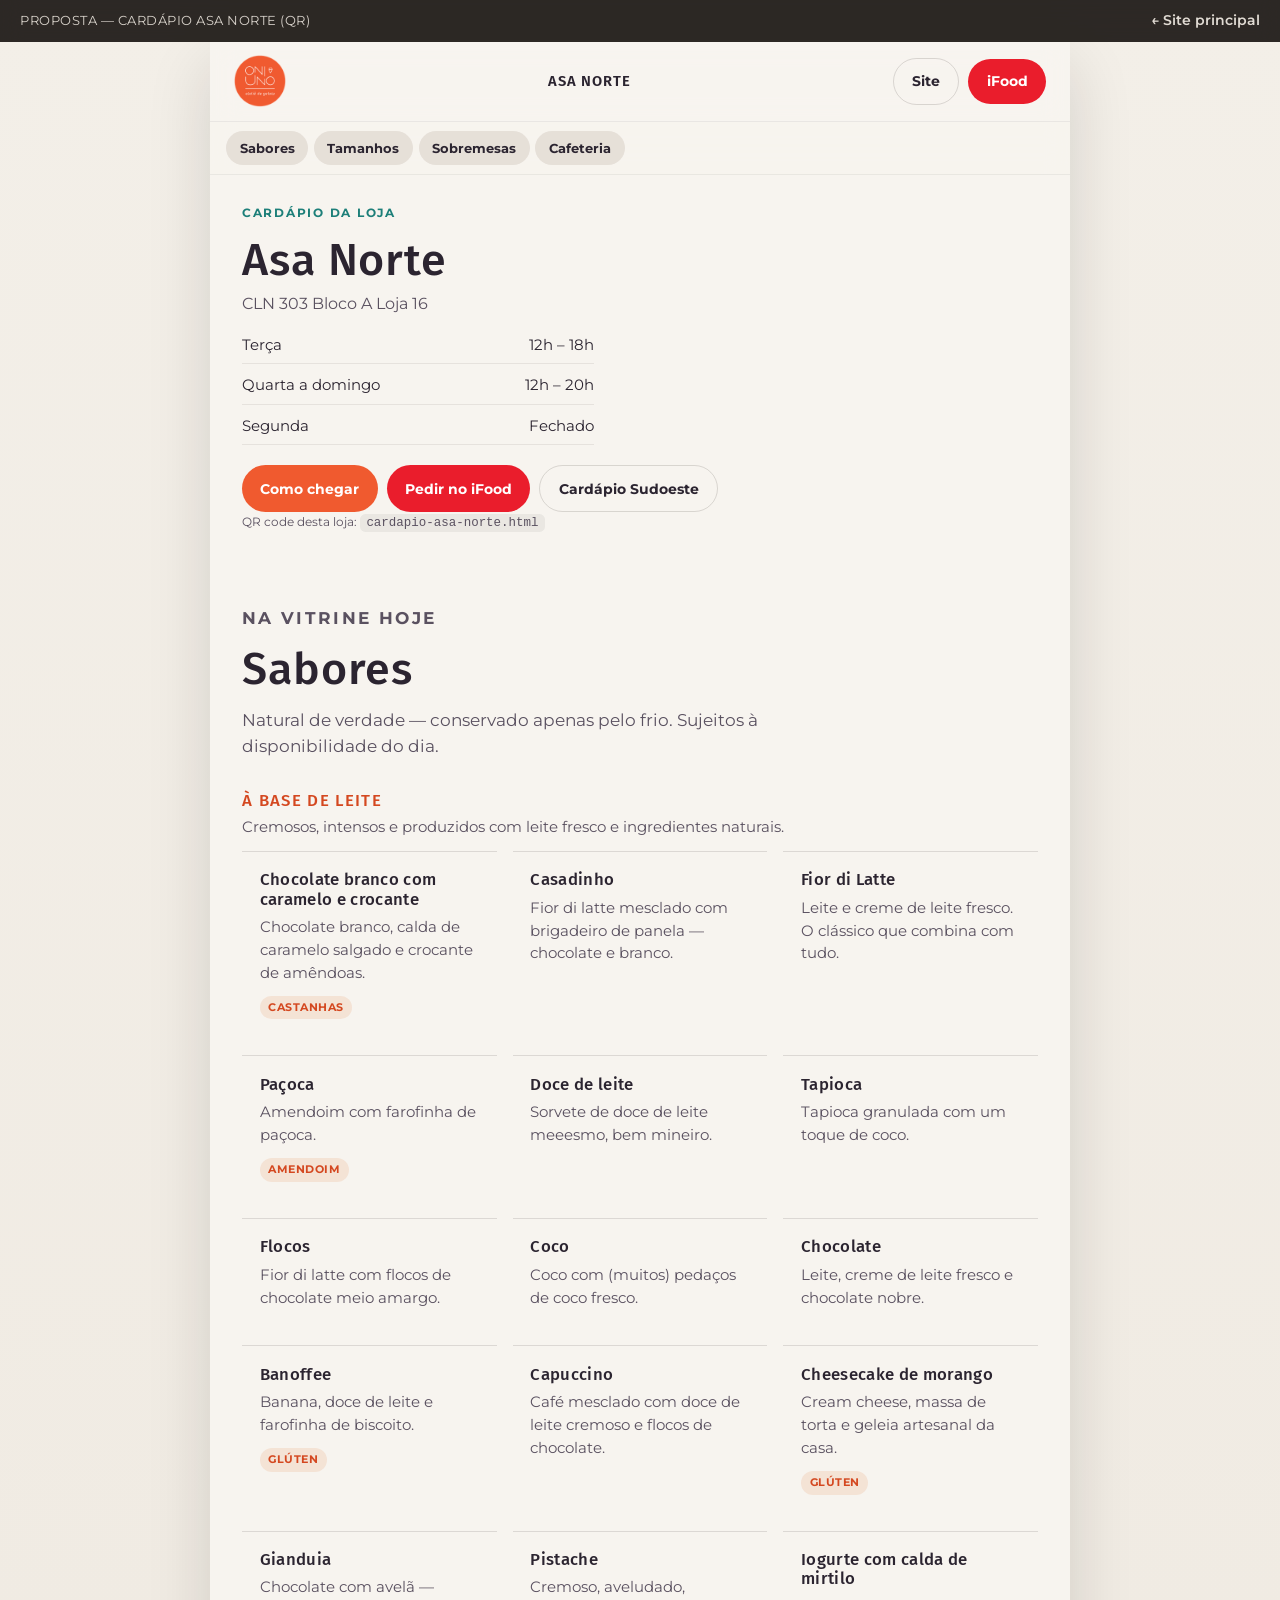
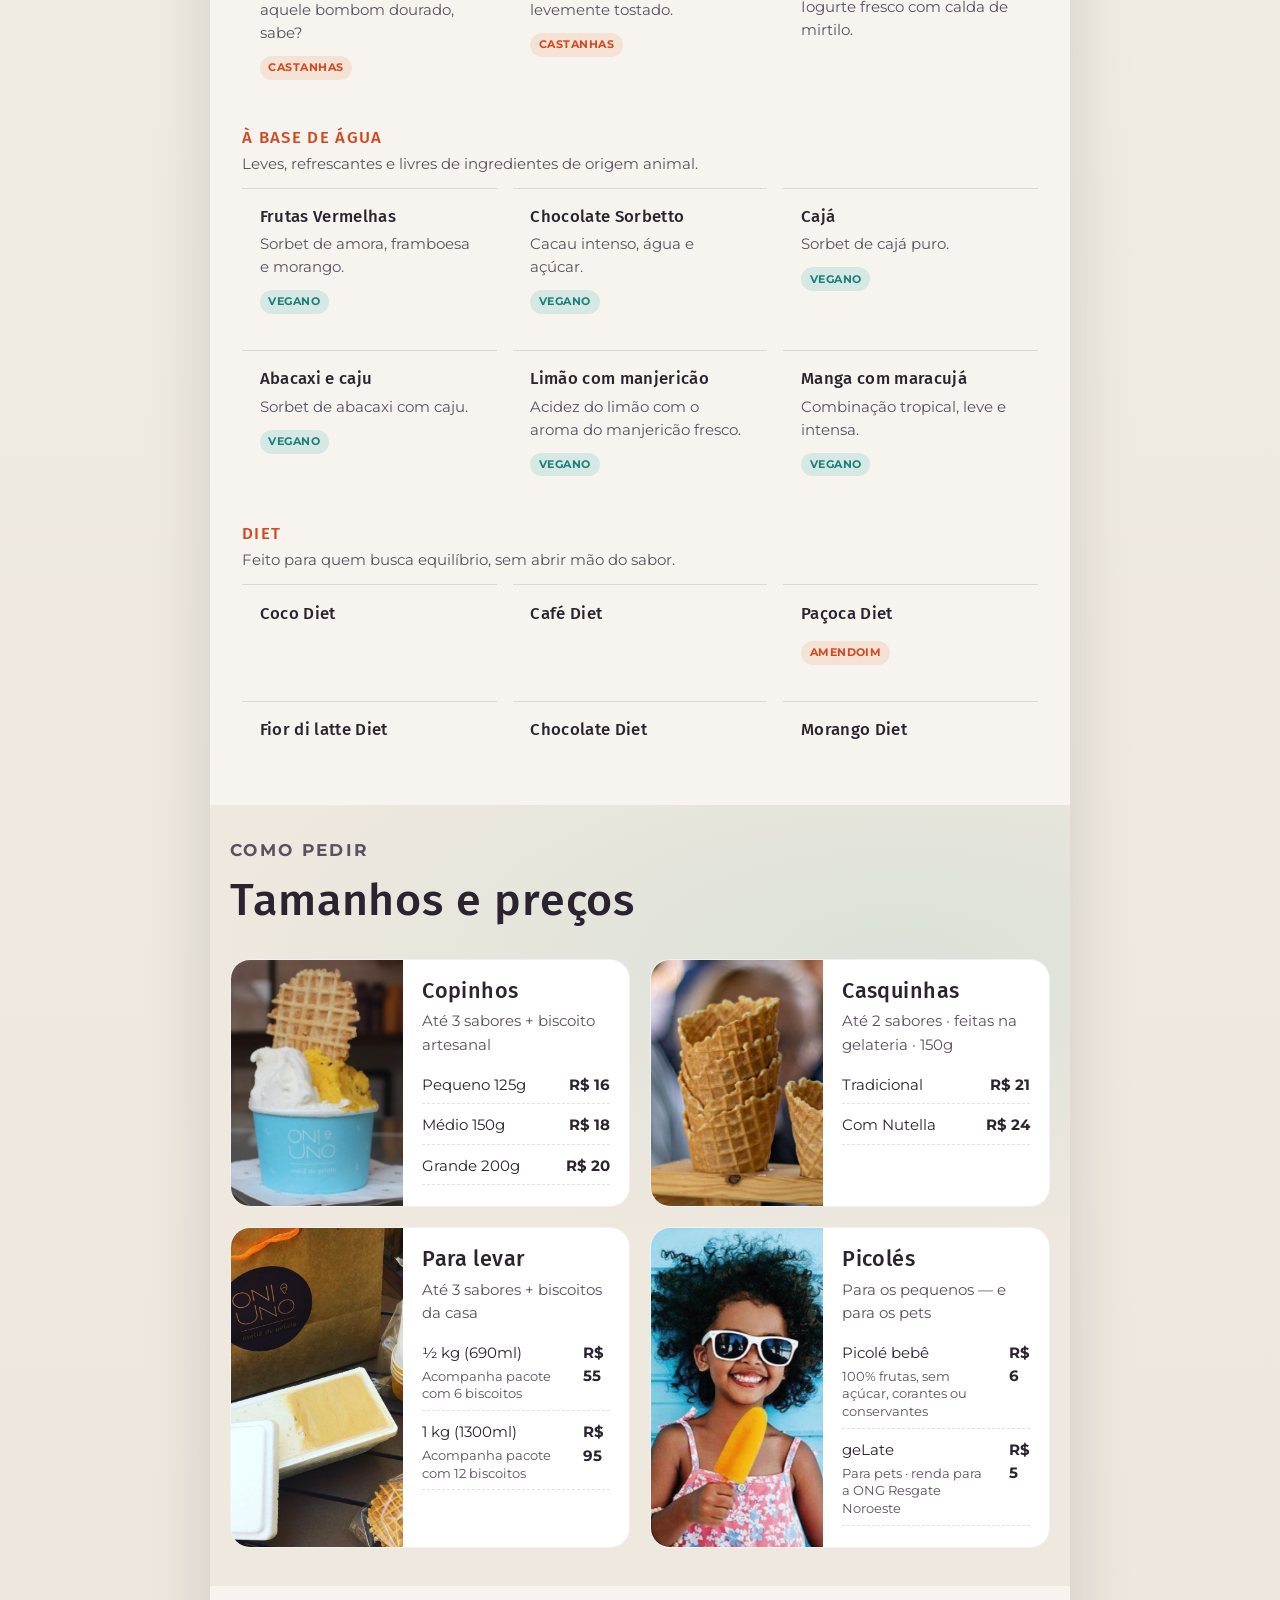
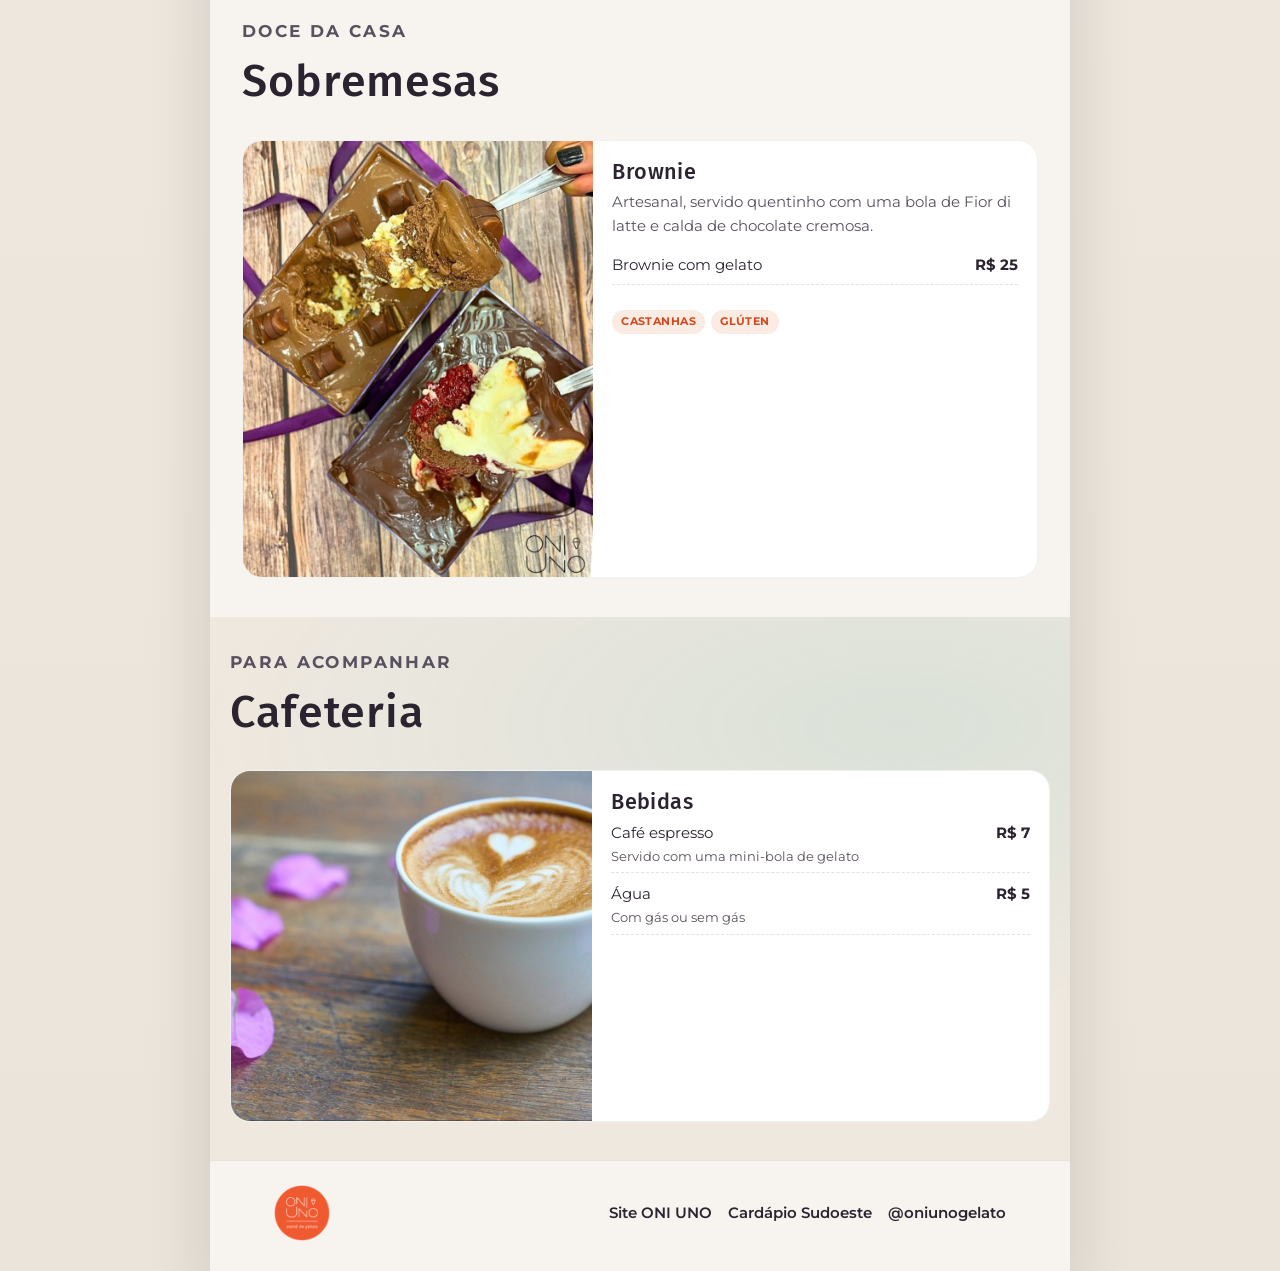
==== cardapio-asa-norte.html @ 1972db35 "Add per-store QR menus and point the homepage to them. Co-authored-by: Cursor <cursoragent@cursor.co" ====
<!DOCTYPE html>
<html lang="pt-BR">
<head>
  <meta charset="UTF-8" />
  <meta name="viewport" content="width=device-width, initial-scale=1.0" />
  <title>Cardápio Asa Norte — ONI UNO</title>
  <meta name="description" content="Cardápio da loja Asa Norte: sabores, tamanhos, sobremesas e cafeteria. Gelato artesanal em Brasília." />
  <link rel="canonical" href="cardapio-asa-norte.html" />
  <link rel="preconnect" href="https://fonts.googleapis.com" />
  <link rel="preconnect" href="https://fonts.gstatic.com" crossorigin />
  <link href="https://fonts.googleapis.com/css2?family=Fira+Sans:ital,wght@0,300;0,400;0,500;0,600;0,700;1,400;1,500&family=Montserrat:ital,wght@0,300;0,400;0,500;0,600;0,700;1,400&display=swap" rel="stylesheet" />
  <meta http-equiv="Cache-Control" content="no-cache, no-store, must-revalidate" />
  <link rel="stylesheet" href="styles.css?v=6" />
</head>
<body class="page-menu">
  <div class="proposal-bar" role="region" aria-label="Controles da proposta">
    <span class="proposal-bar__label">Proposta — cardápio Asa Norte (QR)</span>
    <a class="proposal-bar__link" href="index.html">← Site principal</a>
  </div>

  <div class="menu-shell">
    <header class="site-header menu-header" id="topo">
      <a class="logo" href="index.html" aria-label="ONI UNO — início">
        <img class="logo__img" src="images/logo-oni-uno.png" alt="ONI UNO ateliê de gelato" width="52" height="52" />
      </a>
      <p class="menu-header__store">Asa Norte</p>
      <div class="header-actions">
        <a class="btn btn--ghost" href="index.html">Site</a>
        <a class="btn btn--ifood" href="https://www.ifood.com.br/delivery/brasilia-df/oni-uno-gelato---sorvete-asa-norte-asa-norte/f6c8bb5d-3c3e-4d44-b9ca-97238064ccbe" target="_blank" rel="noopener">iFood</a>
      </div>
    </header>

    <nav class="menu-jump" aria-label="Seções do cardápio">
      <a href="#sabores">Sabores</a>
      <a href="#tamanhos">Tamanhos</a>
      <a href="#sobremesas">Sobremesas</a>
      <a href="#cafeteria">Cafeteria</a>
    </nav>

    <main>
      <section class="menu-hero">
        <p class="eyebrow">Cardápio da loja</p>
        <h1>Asa Norte</h1>
        <p class="menu-hero__addr">CLN 303 Bloco A Loja 16</p>
        <ul class="store__hours menu-hero__hours">
          <li><span>Terça</span><span>12h – 18h</span></li>
          <li><span>Quarta a domingo</span><span>12h – 20h</span></li>
          <li><span>Segunda</span><span>Fechado</span></li>
        </ul>
        <div class="store__actions">
          <a class="btn btn--solid" href="https://maps.google.com/?q=CLN+303+Bloco+A+Loja+16+Asa+Norte+Brasília" target="_blank" rel="noopener">Como chegar</a>
          <a class="btn btn--ifood" href="https://www.ifood.com.br/delivery/brasilia-df/oni-uno-gelato---sorvete-asa-norte-asa-norte/f6c8bb5d-3c3e-4d44-b9ca-97238064ccbe" target="_blank" rel="noopener">Pedir no iFood</a>
          <a class="btn btn--ghost" href="cardapio-sudoeste.html">Cardápio Sudoeste</a>
        </div>
        <p class="qr-hint">QR code desta loja: <code>cardapio-asa-norte.html</code></p>
      </section>

        <section class="menu-block" id="sabores">
          <div class="section-head">
            <p class="eyebrow">Na vitrine hoje</p>
            <h2>Sabores</h2>
            <p>Natural de verdade — conservado apenas pelo frio. Sujeitos à disponibilidade do dia.</p>
          </div>

          <h3 class="menu-group">À base de leite</h3>
          <p class="menu-group__lead">Cremosos, intensos e produzidos com leite fresco e ingredientes naturais.</p>
          <div class="flavor-grid">
            <article class="flavor">
              <h3>Chocolate branco com caramelo e crocante</h3>
              <p>Chocolate branco, calda de caramelo salgado e crocante de amêndoas.</p>
              <span class="tag">castanhas</span>
            </article>
            <article class="flavor">
              <h3>Casadinho</h3>
              <p>Fior di latte mesclado com brigadeiro de panela — chocolate e branco.</p>
            </article>
            <article class="flavor">
              <h3>Fior di Latte</h3>
              <p>Leite e creme de leite fresco. O clássico que combina com tudo.</p>
            </article>
            <article class="flavor">
              <h3>Paçoca</h3>
              <p>Amendoim com farofinha de paçoca.</p>
              <span class="tag">amendoim</span>
            </article>
            <article class="flavor">
              <h3>Doce de leite</h3>
              <p>Sorvete de doce de leite meeesmo, bem mineiro.</p>
            </article>
            <article class="flavor">
              <h3>Tapioca</h3>
              <p>Tapioca granulada com um toque de coco.</p>
            </article>
            <article class="flavor">
              <h3>Flocos</h3>
              <p>Fior di latte com flocos de chocolate meio amargo.</p>
            </article>
            <article class="flavor">
              <h3>Coco</h3>
              <p>Coco com (muitos) pedaços de coco fresco.</p>
            </article>
            <article class="flavor">
              <h3>Chocolate</h3>
              <p>Leite, creme de leite fresco e chocolate nobre.</p>
            </article>
            <article class="flavor">
              <h3>Banoffee</h3>
              <p>Banana, doce de leite e farofinha de biscoito.</p>
              <span class="tag">glúten</span>
            </article>
            <article class="flavor">
              <h3>Capuccino</h3>
              <p>Café mesclado com doce de leite cremoso e flocos de chocolate.</p>
            </article>
            <article class="flavor">
              <h3>Cheesecake de morango</h3>
              <p>Cream cheese, massa de torta e geleia artesanal da casa.</p>
              <span class="tag">glúten</span>
            </article>
            <article class="flavor">
              <h3>Gianduia</h3>
              <p>Chocolate com avelã — aquele bombom dourado, sabe?</p>
              <span class="tag">castanhas</span>
            </article>
            <article class="flavor">
              <h3>Pistache</h3>
              <p>Cremoso, aveludado, levemente tostado.</p>
              <span class="tag">castanhas</span>
            </article>
            <article class="flavor">
              <h3>Iogurte com calda de mirtilo</h3>
              <p>Iogurte fresco com calda de mirtilo.</p>
            </article>
          </div>

          <h3 class="menu-group">À base de água</h3>
          <p class="menu-group__lead">Leves, refrescantes e livres de ingredientes de origem animal.</p>
          <div class="flavor-grid">
            <article class="flavor">
              <h3>Frutas Vermelhas</h3>
              <p>Sorbet de amora, framboesa e morango.</p>
              <span class="tag tag--teal">vegano</span>
            </article>
            <article class="flavor">
              <h3>Chocolate Sorbetto</h3>
              <p>Cacau intenso, água e açúcar.</p>
              <span class="tag tag--teal">vegano</span>
            </article>
            <article class="flavor">
              <h3>Cajá</h3>
              <p>Sorbet de cajá puro.</p>
              <span class="tag tag--teal">vegano</span>
            </article>
            <article class="flavor">
              <h3>Abacaxi e caju</h3>
              <p>Sorbet de abacaxi com caju.</p>
              <span class="tag tag--teal">vegano</span>
            </article>
            <article class="flavor">
              <h3>Limão com manjericão</h3>
              <p>Acidez do limão com o aroma do manjericão fresco.</p>
              <span class="tag tag--teal">vegano</span>
            </article>
            <article class="flavor">
              <h3>Manga com maracujá</h3>
              <p>Combinação tropical, leve e intensa.</p>
              <span class="tag tag--teal">vegano</span>
            </article>
          </div>

          <h3 class="menu-group">Diet</h3>
          <p class="menu-group__lead">Feito para quem busca equilíbrio, sem abrir mão do sabor.</p>
          <div class="flavor-grid flavor-grid--compact">
            <article class="flavor"><h3>Coco Diet</h3></article>
            <article class="flavor"><h3>Café Diet</h3></article>
            <article class="flavor"><h3>Paçoca Diet</h3><span class="tag">amendoim</span></article>
            <article class="flavor"><h3>Fior di latte Diet</h3></article>
            <article class="flavor"><h3>Chocolate Diet</h3></article>
            <article class="flavor"><h3>Morango Diet</h3></article>
          </div>
        </section>


        <section class="menu-block tamanhos" id="tamanhos">
          <div class="section-head">
            <p class="eyebrow">Como pedir</p>
            <h2>Tamanhos e preços</h2>
          </div>
          <div class="size-grid">
            <article class="size-card">
              <img src="images/copinho.jpg" alt="Copinho ONI UNO com gelato e biscoito waffle" />
              <div>
                <h3>Copinhos</h3>
                <p>Até 3 sabores + biscoito artesanal</p>
                <ul>
                  <li><span>Pequeno 125g</span><strong>R$ 16</strong></li>
                  <li><span>Médio 150g</span><strong>R$ 18</strong></li>
                  <li><span>Grande 200g</span><strong>R$ 20</strong></li>
                </ul>
              </div>
            </article>
            <article class="size-card">
              <img src="images/casquinha.jpg" alt="Casquinhas artesanais da gelateria" />
              <div>
                <h3>Casquinhas</h3>
                <p>Até 2 sabores · feitas na gelateria · 150g</p>
                <ul>
                  <li><span>Tradicional</span><strong>R$ 21</strong></li>
                  <li><span>Com Nutella</span><strong>R$ 24</strong></li>
                </ul>
              </div>
            </article>
            <article class="size-card">
              <img src="images/para-levar.jpg" alt="Embalagens ONI UNO para levar com gelato e biscoitos" />
              <div>
                <h3>Para levar</h3>
                <p>Até 3 sabores + biscoitos da casa</p>
                <ul>
                  <li>
                    <div>
                      <span>½ kg (690ml)</span>
                      <small>Acompanha pacote com 6 biscoitos</small>
                    </div>
                    <strong>R$ 55</strong>
                  </li>
                  <li>
                    <div>
                      <span>1 kg (1300ml)</span>
                      <small>Acompanha pacote com 12 biscoitos</small>
                    </div>
                    <strong>R$ 95</strong>
                  </li>
                </ul>
              </div>
            </article>
            <article class="size-card">
              <img src="images/picoles.jpg" alt="Criança sorrindo com picolé" />
              <div>
                <h3>Picolés</h3>
                <p>Para os pequenos — e para os pets</p>
                <ul>
                  <li>
                    <div>
                      <span>Picolé bebê</span>
                      <small>100% frutas, sem açúcar, corantes ou conservantes</small>
                    </div>
                    <strong>R$ 6</strong>
                  </li>
                  <li>
                    <div>
                      <span>geLate</span>
                      <small>Para pets · renda para a ONG Resgate Noroeste</small>
                    </div>
                    <strong>R$ 5</strong>
                  </li>
                </ul>
              </div>
            </article>
          </div>
        </section>

        <section class="menu-block" id="sobremesas">
          <div class="section-head">
            <p class="eyebrow">Doce da casa</p>
            <h2>Sobremesas</h2>
          </div>
          <div class="size-grid">
            <article class="size-card size-card--single">
              <img src="images/sobremesas.jpg" alt="Sobremesas em camadas da ONI UNO" />
              <div>
                <h3>Brownie</h3>
                <p>Artesanal, servido quentinho com uma bola de Fior di latte e calda de chocolate cremosa.</p>
                <ul>
                  <li><span>Brownie com gelato</span><strong>R$ 25</strong></li>
                </ul>
                <p class="size-tags"><span class="tag">castanhas</span><span class="tag">glúten</span></p>
              </div>
            </article>
          </div>
        </section>

        <section class="menu-block tamanhos" id="cafeteria">
          <div class="section-head">
            <p class="eyebrow">Para acompanhar</p>
            <h2>Cafeteria</h2>
          </div>
          <div class="size-grid">
            <article class="size-card size-card--single">
              <img src="images/cafeteria.jpg" alt="Café com latte art" />
              <div>
                <h3>Bebidas</h3>
                <ul>
                  <li>
                    <div>
                      <span>Café espresso</span>
                      <small>Servido com uma mini-bola de gelato</small>
                    </div>
                    <strong>R$ 7</strong>
                  </li>
                  <li>
                    <div>
                      <span>Água</span>
                      <small>Com gás ou sem gás</small>
                    </div>
                    <strong>R$ 5</strong>
                  </li>
                </ul>
              </div>
            </article>
          </div>
        </section>

    </main>

    <footer class="site-footer">
      <div class="footer__brand">
        <img class="logo__img" src="images/logo-oni-uno.png" alt="ONI UNO ateliê de gelato" width="56" height="56" />
      </div>
      <div class="footer__meta">
        <a href="index.html">Site ONI UNO</a>
        <a href="cardapio-sudoeste.html">Cardápio Sudoeste</a>
        <a href="https://www.instagram.com/oniunogelato" target="_blank" rel="noopener">@oniunogelato</a>
      </div>
    </footer>
  </div>

  <script src="script.js?v=6"></script>
</body>
</html>
---- styles.css ----
:root {
  --ink: #2b2430;
  --ink-soft: #5a5160;
  --paper: #f7f4ef;
  --paper-2: #efe8df;
  --stone: #e6e0d8;
  /* Brand orange sampled from official logo */
  --brand: #f05a2f;
  --brand-deep: #d44820;
  --terracotta: var(--brand);
  --terracotta-deep: var(--brand-deep);
  --teal: #2aa8a0;
  --teal-deep: #1d7f79;
  --white: #ffffff;
  --shadow: 0 24px 60px rgba(28, 23, 20, 0.14);
  --radius: 1.25rem;
  /* Tipografia do site atual / identidade */
  --font-display: "Fira Sans", "Montserrat", system-ui, sans-serif;
  --font-body: "Montserrat", "Fira Sans", system-ui, sans-serif;
  --header-h: 4.5rem;
  --ease: cubic-bezier(0.22, 1, 0.36, 1);
}

*,
*::before,
*::after {
  box-sizing: border-box;
}

html {
  scroll-behavior: smooth;
}

body {
  margin: 0;
  font-family: var(--font-body);
  color: var(--ink);
  background:
    radial-gradient(1200px 600px at 10% -10%, rgba(42, 168, 160, 0.14), transparent 55%),
    radial-gradient(900px 500px at 100% 0%, rgba(224, 122, 58, 0.16), transparent 50%),
    linear-gradient(180deg, #f3efe8 0%, #ebe4da 100%);
  min-height: 100vh;
  line-height: 1.55;
}

img {
  max-width: 100%;
  display: block;
}

a {
  color: inherit;
  text-decoration: none;
}

button {
  font: inherit;
  border: 0;
  background: none;
  cursor: pointer;
  color: inherit;
}

h1, h2, h3 {
  font-family: var(--font-display);
  line-height: 1.15;
  letter-spacing: 0.02em;
  font-weight: 500;
  margin: 0;
}

.visually-hidden {
  position: absolute;
  width: 1px;
  height: 1px;
  padding: 0;
  margin: -1px;
  overflow: hidden;
  clip: rect(0, 0, 0, 0);
  white-space: nowrap;
  border: 0;
}

p {
  margin: 0;
}

ul {
  margin: 0;
  padding: 0;
  list-style: none;
}

/* Proposal chrome */
.proposal-bar {
  position: sticky;
  top: 0;
  z-index: 100;
  display: flex;
  align-items: center;
  justify-content: space-between;
  gap: 1rem;
  padding: 0.65rem 1.25rem;
  background: rgba(28, 23, 20, 0.92);
  color: #f5efe7;
  backdrop-filter: blur(10px);
}

.proposal-bar__label {
  font-size: 0.8rem;
  letter-spacing: 0.04em;
  text-transform: uppercase;
  opacity: 0.85;
}

.proposal-bar__toggles {
  display: flex;
  gap: 0.4rem;
  padding: 0.2rem;
  border-radius: 999px;
  background: rgba(255, 255, 255, 0.08);
}

.proposal-bar__btn {
  padding: 0.45rem 0.9rem;
  border-radius: 999px;
  font-size: 0.85rem;
  font-weight: 600;
  color: rgba(245, 239, 231, 0.75);
  transition: background 0.25s var(--ease), color 0.25s var(--ease);
}

.proposal-bar__btn.is-active {
  background: var(--terracotta);
  color: var(--white);
}

.viewport-shell {
  display: flex;
  justify-content: center;
  padding: 1.5rem 1rem 3rem;
  transition: padding 0.4s var(--ease);
}

.viewport-shell[data-viewport="mobile"] {
  padding-top: 1.25rem;
}

.site-frame {
  width: min(1180px, 100%);
  background: var(--paper);
  border-radius: 1.75rem;
  overflow: clip;
  box-shadow: var(--shadow);
  position: relative;
  transition: width 0.45s var(--ease), border-radius 0.45s var(--ease);
}

.viewport-shell[data-viewport="mobile"] .site-frame {
  width: min(390px, 100%);
  border-radius: 1.5rem;
  border: 8px solid #2a241f;
  box-shadow:
    0 0 0 2px #4a4038,
    var(--shadow);
}

/* Header */
.site-header {
  position: sticky;
  top: 0;
  z-index: 40;
  display: flex;
  align-items: center;
  justify-content: space-between;
  gap: 1rem;
  min-height: var(--header-h);
  padding: 0.85rem 1.5rem;
  background: rgba(247, 244, 239, 0.88);
  backdrop-filter: blur(14px);
  border-bottom: 1px solid rgba(28, 23, 20, 0.06);
}

.logo {
  display: flex;
  align-items: center;
}

.logo__img {
  width: 3.25rem;
  height: 3.25rem;
  object-fit: contain;
  display: block;
}

.footer__brand .logo__img {
  width: 3.5rem;
  height: 3.5rem;
}

.nav {
  display: flex;
  gap: 1.15rem;
  font-size: 0.92rem;
  font-weight: 600;
}

.nav a {
  position: relative;
  opacity: 0.78;
  transition: opacity 0.2s var(--ease);
}

.nav a:hover,
.nav a:focus-visible {
  opacity: 1;
}

.header-actions {
  display: flex;
  align-items: center;
  gap: 0.55rem;
}

.btn {
  display: inline-flex;
  align-items: center;
  justify-content: center;
  gap: 0.4rem;
  padding: 0.7rem 1.15rem;
  border-radius: 999px;
  font-weight: 700;
  font-size: 0.9rem;
  transition: transform 0.25s var(--ease), background 0.25s var(--ease), color 0.25s var(--ease);
}

.btn:hover {
  transform: translateY(-1px);
}

.btn--solid {
  background: var(--terracotta);
  color: var(--white);
}

.btn--solid:hover {
  background: var(--terracotta-deep);
}

.btn--ghost {
  background: transparent;
  border: 1px solid rgba(28, 23, 20, 0.14);
}

.btn--light {
  background: rgba(255, 255, 255, 0.92);
  color: var(--ink);
}

.btn--lg {
  padding: 0.95rem 1.4rem;
  font-size: 0.95rem;
}

.nav-toggle {
  display: none;
  width: 2.5rem;
  height: 2.5rem;
  border-radius: 50%;
  border: 1px solid rgba(28, 23, 20, 0.12);
  place-items: center;
  gap: 5px;
  flex-direction: column;
}

.nav-toggle span {
  display: block;
  width: 1rem;
  height: 2px;
  background: var(--ink);
  border-radius: 2px;
  transition: transform 0.25s var(--ease);
}

.mobile-nav {
  display: none;
  flex-direction: column;
  gap: 0.85rem;
  padding: 1rem 1.5rem 1.25rem;
  background: var(--paper);
  border-bottom: 1px solid rgba(28, 23, 20, 0.06);
}

.mobile-nav a {
  font-weight: 600;
}

.mobile-nav .btn {
  margin-top: 0.35rem;
}

/* Hero */
.hero {
  position: relative;
  min-height: min(92vh, 820px);
  display: grid;
  align-items: end;
  color: var(--white);
  overflow: hidden;
}

.hero__media {
  position: absolute;
  inset: 0;
}

.hero__img {
  width: 100%;
  height: 100%;
  object-fit: cover;
  transform: scale(1.04);
  animation: heroZoom 12s var(--ease) forwards;
}

.hero__veil {
  position: absolute;
  inset: 0;
  background:
    linear-gradient(180deg, rgba(20, 16, 14, 0.18) 0%, rgba(20, 16, 14, 0.28) 40%, rgba(20, 16, 14, 0.78) 100%),
    linear-gradient(90deg, rgba(20, 16, 14, 0.35) 0%, transparent 55%);
}

.hero__content {
  position: relative;
  z-index: 1;
  padding: clamp(2rem, 6vw, 4.5rem);
  max-width: 36rem;
  animation: riseIn 1s var(--ease) both;
}

.hero__brand {
  margin: 0 0 1.1rem;
}

.hero__logo {
  width: clamp(8.5rem, 18vw, 12.25rem);
  height: auto;
  display: block;
  filter: drop-shadow(0 16px 36px rgba(0, 0, 0, 0.35));
}

.hero__lead {
  font-family: var(--font-body);
  font-size: 1.05rem;
  font-weight: 400;
  max-width: 28rem;
  color: rgba(255, 255, 255, 0.92);
  margin-bottom: 1.5rem;
}

.hero__cta {
  display: flex;
  flex-wrap: wrap;
  gap: 0.7rem;
}

@keyframes heroZoom {
  from { transform: scale(1.08); }
  to { transform: scale(1); }
}

@keyframes riseIn {
  from {
    opacity: 0;
    transform: translateY(28px);
  }
  to {
    opacity: 1;
    transform: translateY(0);
  }
}

/* Sections shared */
.eyebrow {
  font-size: 0.78rem;
  font-weight: 700;
  letter-spacing: 0.14em;
  text-transform: uppercase;
  color: var(--teal-deep);
  margin-bottom: 0.75rem;
}

.section-head {
  max-width: 38rem;
  margin-bottom: 2rem;
}

.section-head h2,
.manifesto__copy h2,
.exp-copy h2,
.historia__inner h2,
.parceiros__copy h2 {
  font-size: clamp(1.9rem, 4vw, 2.8rem);
  margin-bottom: 0.75rem;
}

.section-head p,
.manifesto__copy > p:last-child,
.exp-copy > p,
.historia__columns p {
  color: var(--ink-soft);
  font-size: 1.05rem;
}

.reveal {
  opacity: 0;
  transform: translateY(28px);
  transition: opacity 0.8s var(--ease), transform 0.8s var(--ease);
}

.reveal.is-visible {
  opacity: 1;
  transform: translateY(0);
}

/* Manifesto */
.manifesto {
  display: grid;
  grid-template-columns: 1.05fr 0.95fr;
  gap: clamp(1.5rem, 4vw, 3rem);
  align-items: center;
  padding: clamp(3rem, 7vw, 5.5rem) clamp(1.5rem, 5vw, 4rem);
}

.manifesto__figure {
  margin: 0;
  border-radius: var(--radius);
  overflow: hidden;
  aspect-ratio: 4 / 5;
}

.manifesto__figure img {
  width: 100%;
  height: 100%;
  object-fit: cover;
}

.story-strip {
  position: relative;
  min-height: 420px;
  display: grid;
  place-items: end start;
  overflow: hidden;
}

.story-strip img {
  position: absolute;
  inset: 0;
  width: 100%;
  height: 100%;
  object-fit: cover;
}

.story-strip blockquote {
  position: relative;
  z-index: 1;
  margin: 0;
  padding: clamp(1.75rem, 4vw, 3rem);
  max-width: 36rem;
  color: var(--white);
  background: linear-gradient(90deg, rgba(20, 16, 14, 0.72), transparent);
}

.story-strip p {
  font-family: var(--font-display);
  font-size: clamp(1.35rem, 3vw, 1.9rem);
  font-weight: 400;
  line-height: 1.3;
  margin-bottom: 0.85rem;
}

.story-strip cite {
  font-style: normal;
  font-size: 0.9rem;
  opacity: 0.85;
}

/* Sabores */
.sabores {
  padding: clamp(3rem, 7vw, 5.5rem) clamp(1.5rem, 5vw, 4rem);
  background:
    linear-gradient(180deg, rgba(255, 255, 255, 0.55), transparent 30%),
    var(--paper);
}

.flavor-tabs {
  display: flex;
  flex-wrap: wrap;
  gap: 0.5rem;
  margin-bottom: 1.75rem;
}

.flavor-tab {
  padding: 0.7rem 1.1rem;
  border-radius: 999px;
  background: var(--stone);
  font-weight: 700;
  font-size: 0.9rem;
  transition: background 0.25s var(--ease), color 0.25s var(--ease);
}

.flavor-tab.is-active {
  background: var(--ink);
  color: var(--paper);
}

.flavor-grid {
  display: grid;
  grid-template-columns: repeat(4, 1fr);
  gap: 1rem;
}

.flavor-grid--compact {
  grid-template-columns: repeat(3, 1fr);
}

.flavor {
  padding: 1.15rem 1.1rem 1.25rem;
  border-top: 1px solid rgba(28, 23, 20, 0.12);
}

.flavor h3 {
  font-size: 1.05rem;
  margin-bottom: 0.45rem;
}

.flavor p {
  font-size: 0.92rem;
  color: var(--ink-soft);
}

.tag {
  display: inline-block;
  margin-top: 0.7rem;
  padding: 0.2rem 0.55rem;
  border-radius: 999px;
  font-size: 0.7rem;
  font-weight: 700;
  letter-spacing: 0.04em;
  text-transform: uppercase;
  background: rgba(224, 122, 58, 0.14);
  color: var(--terracotta-deep);
}

.tag--teal {
  background: rgba(42, 168, 160, 0.16);
  color: var(--teal-deep);
}

.flavor-note {
  margin-bottom: 1rem;
  color: var(--ink-soft);
}

.sabores__visual {
  margin: 2.5rem 0 0;
  border-radius: var(--radius);
  overflow: hidden;
  max-height: 420px;
}

.sabores__visual img {
  width: 100%;
  height: 100%;
  object-fit: cover;
}

/* Tamanhos */
.tamanhos {
  padding: clamp(3rem, 7vw, 5.5rem) clamp(1.5rem, 5vw, 4rem);
  background:
    radial-gradient(700px 300px at 80% 20%, rgba(42, 168, 160, 0.1), transparent),
    var(--paper-2);
}

.size-grid {
  display: grid;
  grid-template-columns: 1fr 1fr;
  gap: 1.25rem;
}

.size-card {
  display: grid;
  grid-template-columns: 0.9fr 1.1fr;
  gap: 1rem;
  align-items: stretch;
  background: rgba(255, 255, 255, 0.55);
  border-radius: var(--radius);
  overflow: hidden;
  border: 1px solid rgba(28, 23, 20, 0.06);
}

.size-card img {
  width: 100%;
  height: 100%;
  min-height: 220px;
  object-fit: cover;
}

.size-card > div {
  padding: 1.25rem 1.25rem 1.35rem 0.25rem;
}

.size-card h3 {
  font-size: 1.35rem;
  margin-bottom: 0.35rem;
}

.size-card > div > p {
  color: var(--ink-soft);
  font-size: 0.95rem;
  margin-bottom: 1rem;
}

.size-card ul {
  display: grid;
  gap: 0.55rem;
}

.size-card li {
  display: flex;
  justify-content: space-between;
  align-items: flex-start;
  gap: 1rem;
  padding-bottom: 0.45rem;
  border-bottom: 1px dashed rgba(28, 23, 20, 0.12);
  font-size: 0.95rem;
}

.size-card li > div {
  display: grid;
  gap: 0.2rem;
  padding: 0;
}

.size-card li small {
  color: var(--ink-soft);
  font-size: 0.82rem;
  line-height: 1.35;
}

.size-tags {
  display: flex;
  flex-wrap: wrap;
  gap: 0.4rem;
  margin-top: 0.85rem !important;
  margin-bottom: 0 !important;
}

/* Experiência */
.experiencia {
  padding: clamp(3rem, 7vw, 5.5rem) clamp(1.5rem, 5vw, 4rem);
}

.exp-grid {
  display: grid;
  grid-template-columns: 1.1fr 0.9fr;
  gap: clamp(1.25rem, 3vw, 2.5rem);
  align-items: center;
  margin-bottom: 1.5rem;
}

.exp-media {
  margin: 0;
  border-radius: var(--radius);
  overflow: hidden;
  aspect-ratio: 5 / 4;
}

.exp-media img,
.historia__visual img {
  width: 100%;
  height: 100%;
  object-fit: cover;
}

.exp-list {
  margin-top: 1.25rem;
  display: grid;
  gap: 0.65rem;
}

.exp-list li {
  position: relative;
  padding-left: 1.2rem;
  font-weight: 600;
}

.exp-list li::before {
  content: "";
  position: absolute;
  left: 0;
  top: 0.55rem;
  width: 0.55rem;
  height: 0.55rem;
  border-radius: 50%;
  background: var(--teal);
}

/* História */
.historia {
  display: grid;
  grid-template-columns: 1fr 1fr;
  min-height: 520px;
  background: var(--ink);
  color: var(--paper);
}

.historia__inner {
  padding: clamp(2.5rem, 5vw, 4rem);
  display: flex;
  flex-direction: column;
  justify-content: center;
}

.historia .eyebrow {
  color: #8fd4cf;
}

.historia__lead {
  font-family: var(--font-display);
  font-size: 1.25rem;
  font-weight: 400;
  font-style: italic;
  margin-bottom: 1.5rem;
  color: rgba(247, 244, 239, 0.92);
}

.historia__columns {
  display: grid;
  gap: 1rem;
}

.historia__columns p {
  color: rgba(247, 244, 239, 0.72);
}

.historia__visual {
  margin: 0;
  min-height: 320px;
}

/* Lojas */
.lojas {
  padding: clamp(3rem, 7vw, 5.5rem) clamp(1.5rem, 5vw, 4rem);
}

.store-grid {
  display: grid;
  grid-template-columns: 1fr 1fr;
  gap: 1.25rem;
}

.store {
  padding: 1.75rem;
  border-radius: var(--radius);
  background:
    linear-gradient(160deg, rgba(42, 168, 160, 0.08), transparent 40%),
    rgba(255, 255, 255, 0.65);
  border: 1px solid rgba(28, 23, 20, 0.08);
}

.store h3 {
  font-size: 1.7rem;
  margin-bottom: 0.4rem;
}

.store__addr {
  color: var(--ink-soft);
  margin-bottom: 1.25rem;
}

.store__hours {
  display: grid;
  gap: 0.55rem;
  margin-bottom: 1.5rem;
}

.store__hours li {
  display: flex;
  justify-content: space-between;
  gap: 1rem;
  font-size: 0.95rem;
  border-bottom: 1px solid rgba(28, 23, 20, 0.08);
  padding-bottom: 0.45rem;
}

.store__actions {
  display: flex;
  flex-wrap: wrap;
  gap: 0.55rem;
}

.btn--ifood {
  background: #ea1d2c;
  color: #fff;
}

.btn--ifood:hover {
  background: #c91826;
}

/* Parceiros */
.parceiros {
  padding: 0 clamp(1.5rem, 5vw, 4rem) clamp(3rem, 7vw, 5rem);
}

.parceiros__inner {
  border-radius: calc(var(--radius) + 0.25rem);
  padding: clamp(2rem, 5vw, 3.5rem);
  background:
    linear-gradient(135deg, #2a221c 0%, #3a4f4c 100%);
  color: var(--paper);
}

.parceiros__copy {
  max-width: 38rem;
}

.parceiros .eyebrow {
  color: #9fe0db;
}

.parceiros__copy > p:not(.eyebrow) {
  color: rgba(247, 244, 239, 0.82);
  font-size: 1.05rem;
  margin-bottom: 1.5rem;
}

.parceiros__copy h2 {
  margin-bottom: 0.85rem;
  color: #fff;
}

/* Footer */
.site-footer {
  display: flex;
  flex-wrap: wrap;
  align-items: center;
  justify-content: space-between;
  gap: 1rem;
  padding: 1.5rem clamp(1.5rem, 5vw, 4rem) 2rem;
  border-top: 1px solid rgba(28, 23, 20, 0.08);
}

.footer__brand {
  display: flex;
  align-items: center;
  gap: 0.7rem;
}

.footer__brand > div {
  display: flex;
  flex-direction: column;
  line-height: 1.05;
}

.footer__meta {
  display: flex;
  flex-wrap: wrap;
  gap: 1rem;
  font-weight: 600;
  font-size: 0.92rem;
}

.footer__note {
  width: 100%;
  font-size: 0.78rem;
  color: var(--ink-soft);
}

/* Responsive site (real mobile, and forced mobile preview) */
@media (max-width: 980px) {
  .nav,
  .header-actions .btn--ghost {
    display: none;
  }

  .nav-toggle {
    display: inline-flex;
  }

  .mobile-nav.is-open {
    display: flex;
  }

  .manifesto,
  .exp-grid,
  .historia {
    grid-template-columns: 1fr;
  }

  .flavor-grid,
  .flavor-grid--compact {
    grid-template-columns: 1fr 1fr;
  }

  .size-grid,
  .store-grid {
    grid-template-columns: 1fr;
  }

  .size-card {
    grid-template-columns: 1fr;
    background: #fff;
  }

  .size-card > div {
    padding: 1.15rem 1.2rem 1.35rem;
    background: #fff;
  }

  .size-card img {
    width: 100%;
    height: 132px;
    min-height: 132px;
    max-height: 132px;
    object-fit: cover;
    filter: brightness(1.05) saturate(0.85);
  }

  .historia__visual {
    min-height: 280px;
  }
}

@media (max-width: 640px) {
  .hero {
    min-height: 85vh;
  }

  .hero__cta {
    flex-direction: column;
    align-items: stretch;
  }

  .flavor-grid,
  .flavor-grid--compact {
    grid-template-columns: 1fr;
  }

  .site-header {
    padding-inline: 1rem;
  }

  .manifesto,
  .sabores,
  .tamanhos,
  .experiencia,
  .lojas,
  .parceiros,
  .cardapio-hub {
    padding-inline: 1.1rem;
  }

  .parceiros {
    padding-bottom: 2.5rem;
  }

  .parceiros__inner {
    padding: 1.6rem 1.25rem 1.75rem;
    border-radius: 1.1rem;
    background: #2a221c;
  }

  .parceiros__copy h2 {
    font-size: 1.55rem;
    line-height: 1.2;
  }

  .parceiros__copy > p:not(.eyebrow) {
    font-size: 0.95rem;
    margin-bottom: 1.25rem;
  }

  .parceiros__copy .btn {
    width: 100%;
  }

  .store__actions {
    flex-direction: column;
  }

  .store__actions .btn {
    width: 100%;
  }
}

/* Forced mobile preview styles (even on wide screens) */
.viewport-shell[data-viewport="mobile"] .nav,
.viewport-shell[data-viewport="mobile"] .header-actions .btn--ghost {
  display: none;
}

.viewport-shell[data-viewport="mobile"] .nav-toggle {
  display: inline-flex;
}

.viewport-shell[data-viewport="mobile"] .mobile-nav.is-open {
  display: flex;
}

.viewport-shell[data-viewport="mobile"] .manifesto,
.viewport-shell[data-viewport="mobile"] .exp-grid,
.viewport-shell[data-viewport="mobile"] .historia,
.viewport-shell[data-viewport="mobile"] .size-grid,
.viewport-shell[data-viewport="mobile"] .store-grid,
.viewport-shell[data-viewport="mobile"] .flavor-grid,
.viewport-shell[data-viewport="mobile"] .flavor-grid--compact {
  grid-template-columns: 1fr;
}

.viewport-shell[data-viewport="mobile"] .size-card {
  grid-template-columns: 1fr;
  background: #fff;
}

.viewport-shell[data-viewport="mobile"] .size-card > div {
  padding: 1.15rem 1.2rem 1.35rem;
  background: #fff;
}

.viewport-shell[data-viewport="mobile"] .size-card img {
  width: 100%;
  height: 132px;
  min-height: 132px;
  max-height: 132px;
  object-fit: cover;
  filter: brightness(1.05) saturate(0.85);
}

.viewport-shell[data-viewport="mobile"] .hero {
  min-height: 78vh;
}

.viewport-shell[data-viewport="mobile"] .hero__logo {
  width: 7.5rem;
}

.viewport-shell[data-viewport="mobile"] .hero__cta {
  flex-direction: column;
  align-items: stretch;
}

.viewport-shell[data-viewport="mobile"] .site-header {
  padding-inline: 1rem;
}

.viewport-shell[data-viewport="mobile"] .manifesto,
.viewport-shell[data-viewport="mobile"] .sabores,
.viewport-shell[data-viewport="mobile"] .tamanhos,
.viewport-shell[data-viewport="mobile"] .experiencia,
.viewport-shell[data-viewport="mobile"] .lojas,
.viewport-shell[data-viewport="mobile"] .parceiros,
.viewport-shell[data-viewport="mobile"] .cardapio-hub {
  padding-inline: 1.1rem;
}

.viewport-shell[data-viewport="mobile"] .parceiros {
  padding-bottom: 2.5rem;
}

.viewport-shell[data-viewport="mobile"] .parceiros__inner {
  padding: 1.6rem 1.25rem 1.75rem;
  border-radius: 1.1rem;
  background: #2a221c;
}

.viewport-shell[data-viewport="mobile"] .parceiros__copy h2 {
  font-size: 1.55rem;
  line-height: 1.2;
}

.viewport-shell[data-viewport="mobile"] .parceiros__copy > p:not(.eyebrow) {
  font-size: 0.95rem;
  margin-bottom: 1.25rem;
}

.viewport-shell[data-viewport="mobile"] .parceiros__copy .btn {
  width: 100%;
}

.viewport-shell[data-viewport="mobile"] .store__actions {
  flex-direction: column;
}

.viewport-shell[data-viewport="mobile"] .store__actions .btn {
  width: 100%;
}

.viewport-shell[data-viewport="mobile"] .historia__visual {
  min-height: 240px;
}

@media (prefers-reduced-motion: reduce) {
  html { scroll-behavior: auto; }
  .hero__img,
  .hero__content,
  .reveal {
    animation: none !important;
    transition: none !important;
    opacity: 1 !important;
    transform: none !important;
  }
}

/* Homepage: cardápio por loja */
.cardapio-hub {
  padding: clamp(3rem, 7vw, 5.5rem) clamp(1.5rem, 5vw, 4rem);
}

.store--menu {
  padding: 0;
  overflow: hidden;
}

.store--menu img {
  width: 100%;
  height: 180px;
  object-fit: cover;
}

.store--menu > div {
  padding: 1.35rem 1.5rem 1.5rem;
}

.qr-hint {
  margin: 0 0 1rem;
  font-size: 0.78rem;
  color: var(--ink-soft);
}

.qr-hint code {
  font-size: 0.78rem;
  background: rgba(28, 23, 20, 0.06);
  padding: 0.12rem 0.4rem;
  border-radius: 0.35rem;
}

.proposal-bar__link {
  font-size: 0.85rem;
  font-weight: 600;
  color: #f5efe7;
  opacity: 0.9;
}

.size-card--single {
  grid-column: 1 / -1;
  max-width: 52rem;
}

/* Cardápio pages (QR) */
.page-menu {
  background:
    radial-gradient(900px 420px at 10% -10%, rgba(42, 168, 160, 0.12), transparent 55%),
    linear-gradient(180deg, #f3efe8 0%, #ebe4da 100%);
}

.page-menu .proposal-bar {
  position: relative;
}

.page-menu .proposal-bar__toggles {
  display: none;
}

.menu-shell {
  width: min(860px, 100%);
  margin: 0 auto;
  background: var(--paper);
  min-height: 100vh;
  box-shadow: var(--shadow);
}

.page-menu .proposal-bar + .menu-shell {
  /* sits under sticky proposal bar */
}

.menu-header {
  position: sticky;
  top: 0;
  z-index: 40;
}

.menu-header__store {
  margin: 0;
  font-family: var(--font-display);
  font-weight: 600;
  letter-spacing: 0.06em;
  text-transform: uppercase;
  font-size: 0.92rem;
}

.menu-jump {
  position: sticky;
  top: var(--header-h);
  z-index: 35;
  display: flex;
  gap: 0.35rem;
  overflow-x: auto;
  padding: 0.55rem 1rem;
  background: rgba(247, 244, 239, 0.94);
  backdrop-filter: blur(12px);
  border-bottom: 1px solid rgba(28, 23, 20, 0.06);
  -webkit-overflow-scrolling: touch;
}

.menu-jump a {
  flex: 0 0 auto;
  padding: 0.45rem 0.85rem;
  border-radius: 999px;
  background: var(--stone);
  font-size: 0.82rem;
  font-weight: 700;
}

.menu-hero {
  padding: 1.75rem 1.25rem 1.5rem;
}

.menu-hero h1 {
  font-size: clamp(2rem, 6vw, 2.8rem);
  margin-bottom: 0.35rem;
}

.menu-hero__addr {
  color: var(--ink-soft);
  margin-bottom: 1rem;
}

.menu-hero__hours {
  max-width: 22rem;
  margin-bottom: 1.25rem;
}

.menu-block {
  padding: 2rem 1.25rem 2.4rem;
}

.menu-block.tamanhos {
  padding-inline: 1.25rem;
}

.menu-group {
  font-size: 1.05rem;
  letter-spacing: 0.08em;
  text-transform: uppercase;
  color: var(--terracotta-deep);
  margin: 1.75rem 0 0.35rem;
}

.menu-group__lead {
  color: var(--ink-soft);
  font-size: 0.92rem;
  margin-bottom: 0.75rem;
}

.page-menu .flavor-grid {
  grid-template-columns: 1fr 1fr;
}

.page-menu .size-grid {
  grid-template-columns: 1fr;
}

.page-menu .size-card {
  grid-template-columns: 1fr;
  background: #fff;
}

.page-menu .size-card img {
  height: 160px;
  min-height: 160px;
}

.page-menu .size-card > div {
  padding: 1.1rem 1.15rem 1.25rem;
}

@media (min-width: 720px) {
  .menu-hero,
  .menu-block {
    padding-inline: 2rem;
  }

  .page-menu .flavor-grid {
    grid-template-columns: 1fr 1fr 1fr;
  }

  .page-menu .size-grid {
    grid-template-columns: 1fr 1fr;
  }

  .page-menu .size-card {
    grid-template-columns: 0.9fr 1.1fr;
  }

  .page-menu .size-card img {
    height: 100%;
    min-height: 180px;
  }

  .page-menu .size-card > div {
    padding: 1.2rem 1.2rem 1.3rem 0.2rem;
  }
}

@media (max-width: 640px) {
  .page-menu .flavor-grid,
  .page-menu .flavor-grid--compact {
    grid-template-columns: 1fr;
  }

  .cardapio-hub {
    padding-inline: 1.1rem;
  }
}
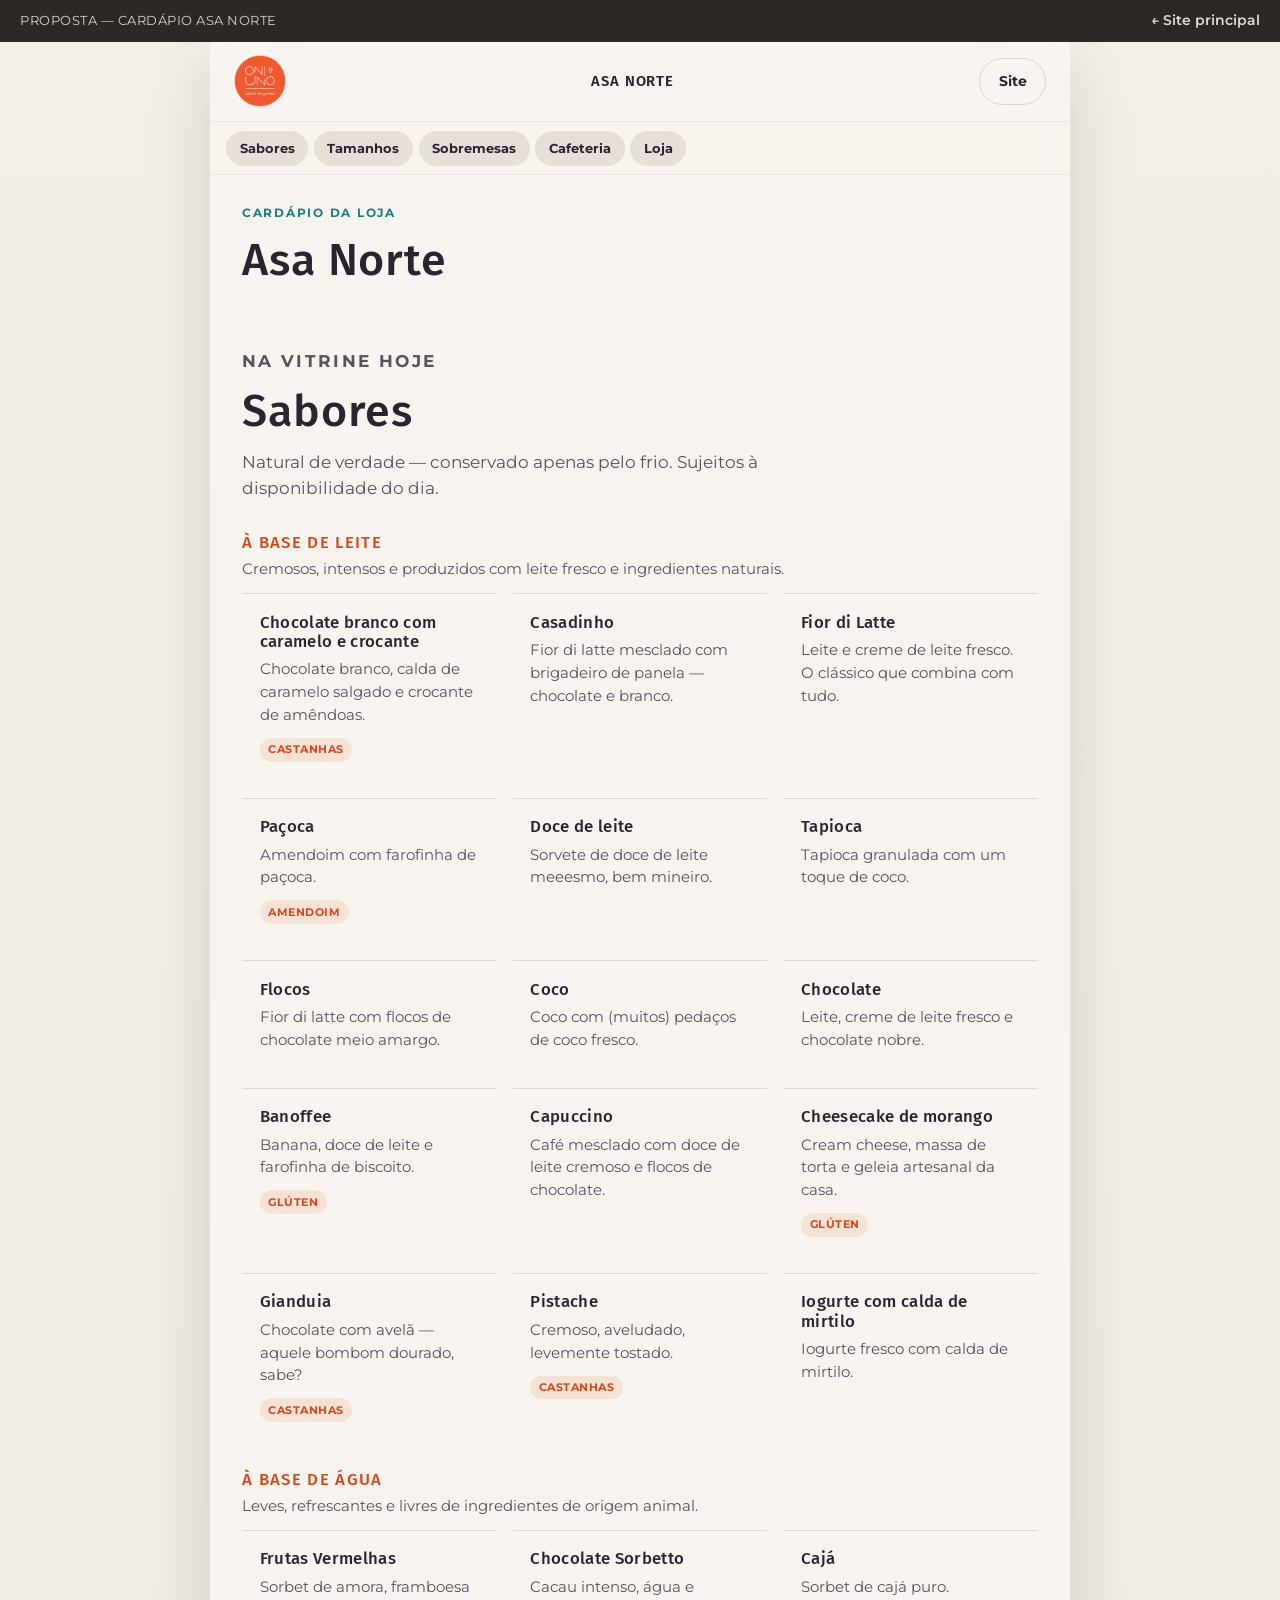
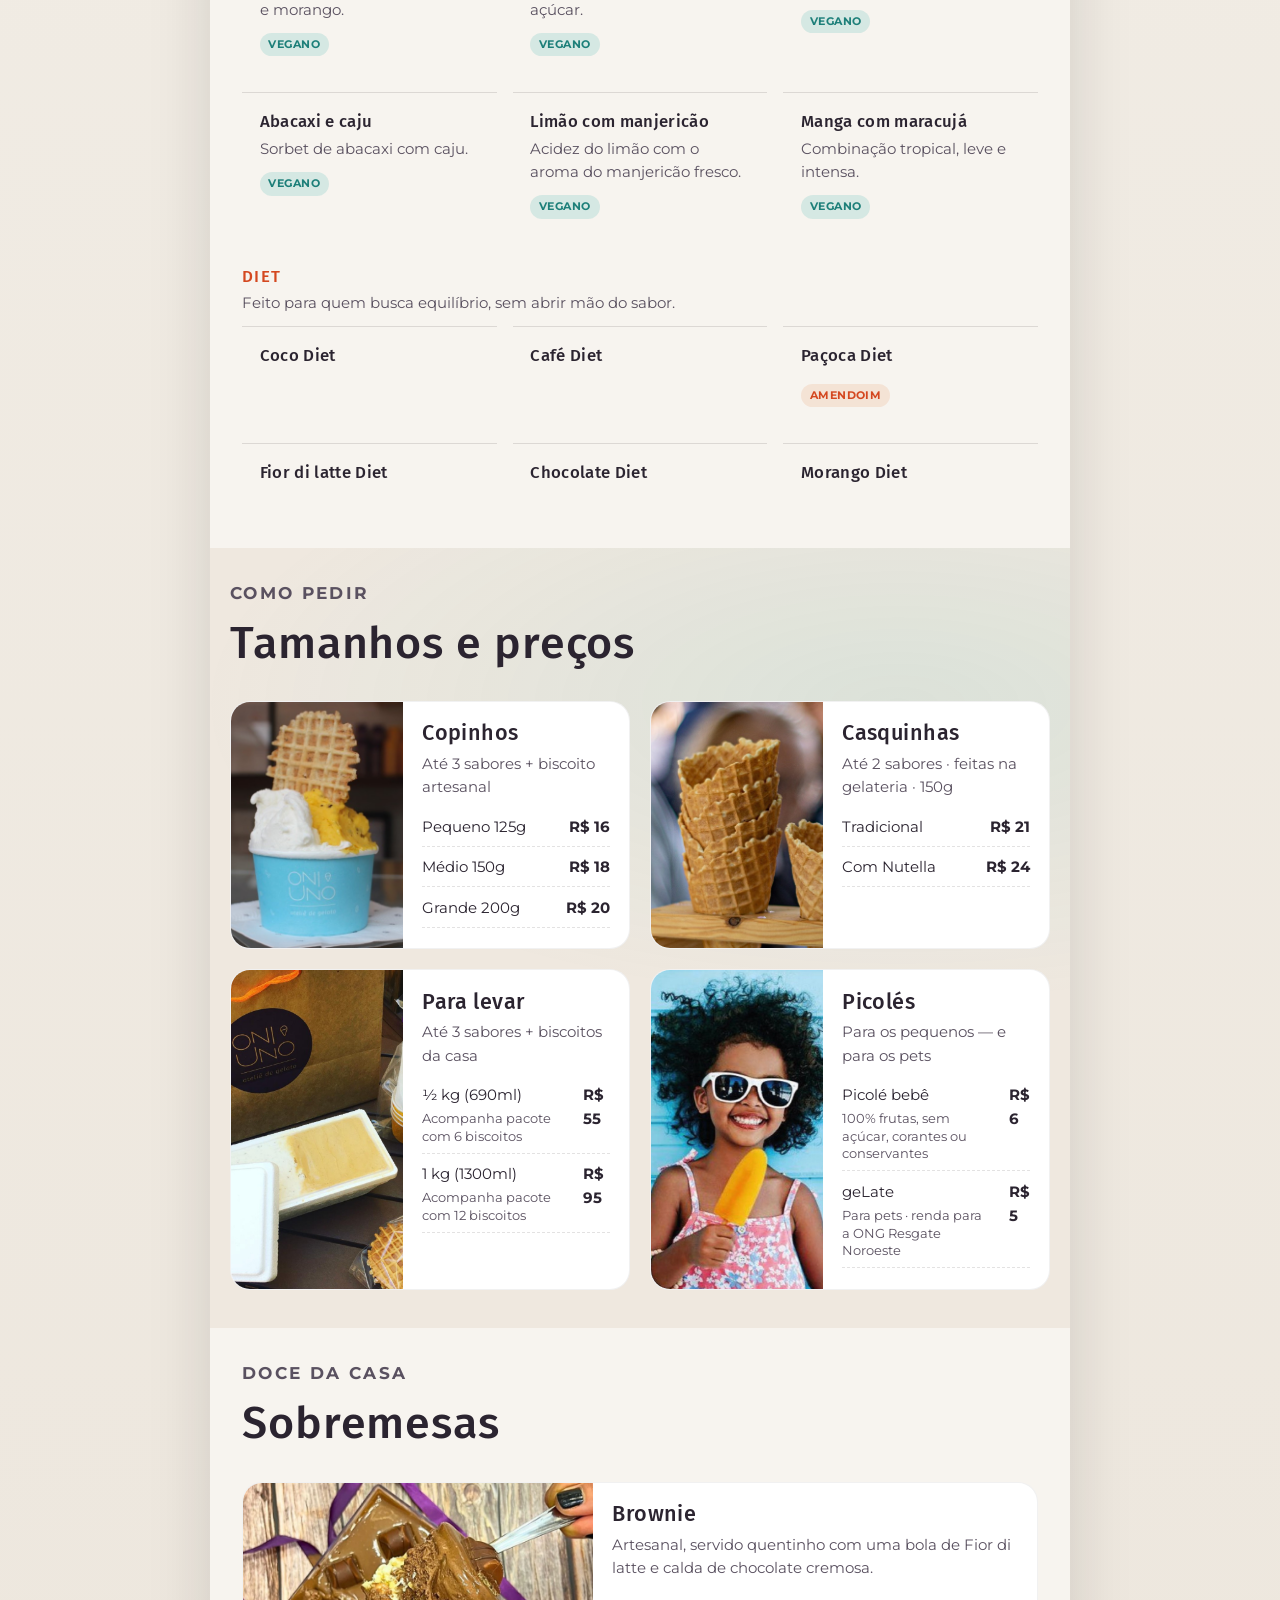
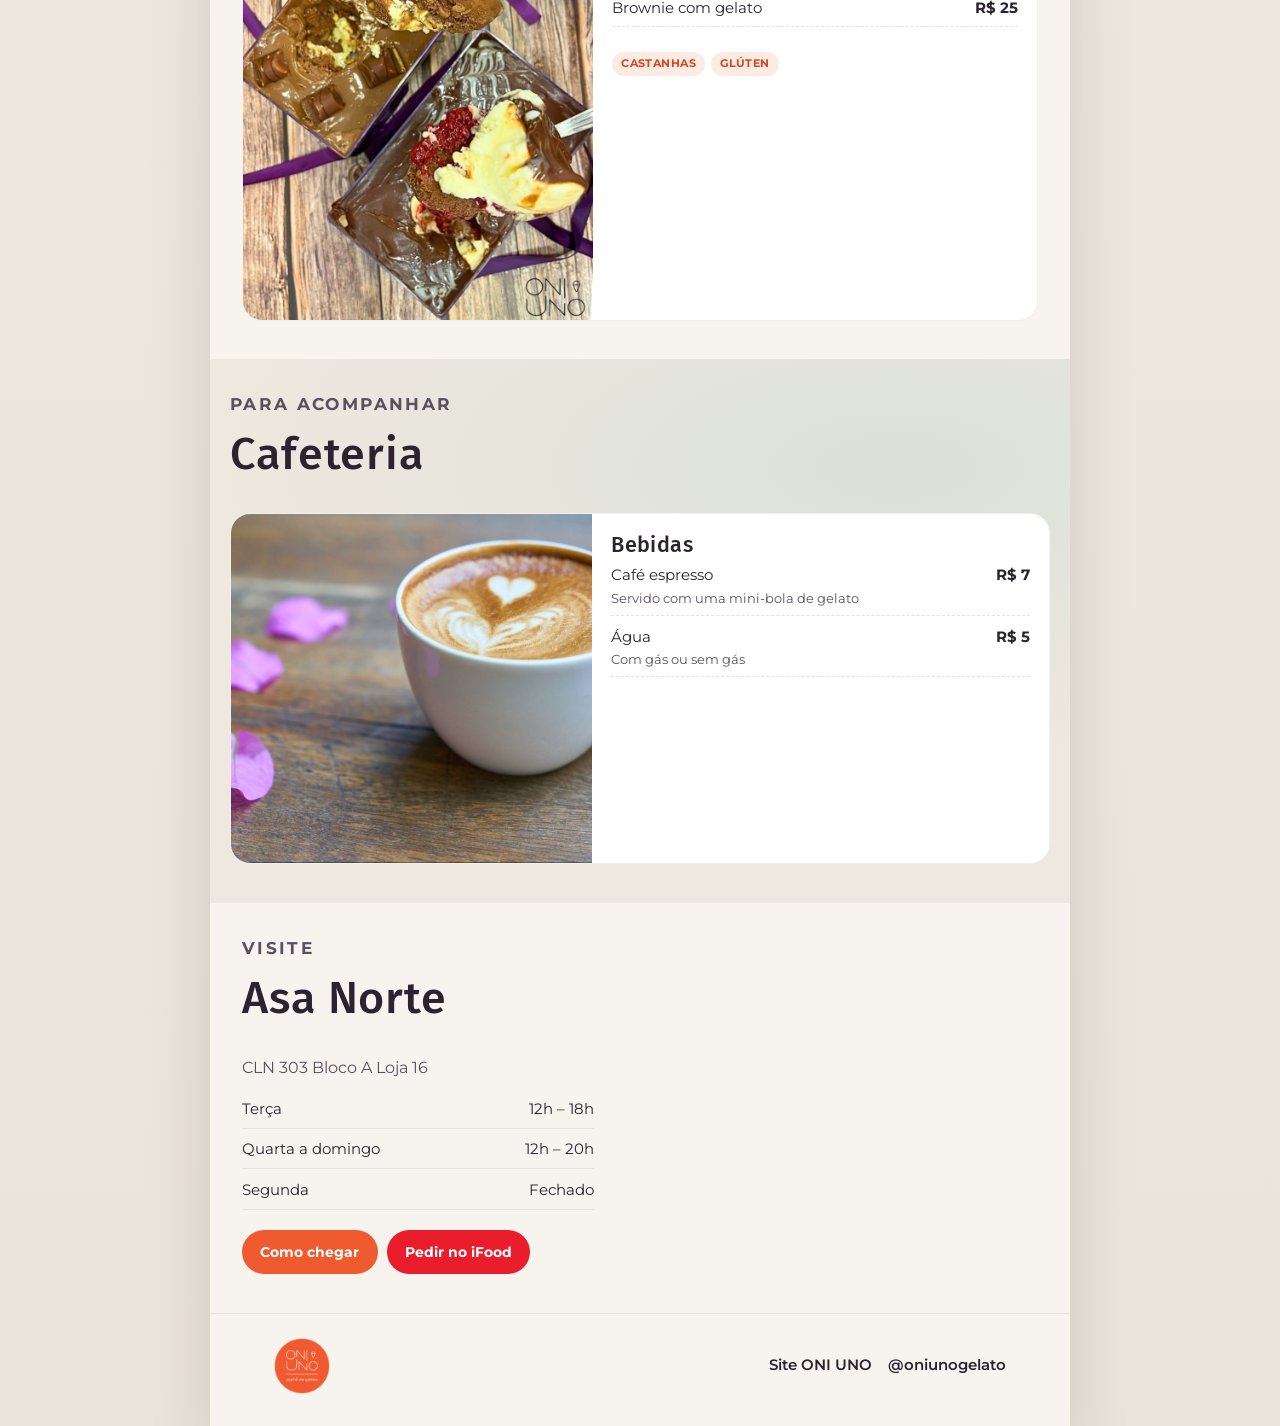
==== commit e6cd352c: "Move store info to the end of QR menus and drop cross-store links. Co-authored-by: Cursor <cursorage" ====
--- a/cardapio-asa-norte.html
+++ b/cardapio-asa-norte.html
@@ -10,11 +10,11 @@
   <link rel="preconnect" href="https://fonts.gstatic.com" crossorigin />
   <link href="https://fonts.googleapis.com/css2?family=Fira+Sans:ital,wght@0,300;0,400;0,500;0,600;0,700;1,400;1,500&family=Montserrat:ital,wght@0,300;0,400;0,500;0,600;0,700;1,400&display=swap" rel="stylesheet" />
   <meta http-equiv="Cache-Control" content="no-cache, no-store, must-revalidate" />
-  <link rel="stylesheet" href="styles.css?v=6" />
+  <link rel="stylesheet" href="styles.css?v=7" />
 </head>
 <body class="page-menu">
   <div class="proposal-bar" role="region" aria-label="Controles da proposta">
-    <span class="proposal-bar__label">Proposta — cardápio Asa Norte (QR)</span>
+    <span class="proposal-bar__label">Proposta — cardápio Asa Norte</span>
     <a class="proposal-bar__link" href="index.html">← Site principal</a>
   </div>
 
@@ -26,7 +26,6 @@
       <p class="menu-header__store">Asa Norte</p>
       <div class="header-actions">
         <a class="btn btn--ghost" href="index.html">Site</a>
-        <a class="btn btn--ifood" href="https://www.ifood.com.br/delivery/brasilia-df/oni-uno-gelato---sorvete-asa-norte-asa-norte/f6c8bb5d-3c3e-4d44-b9ca-97238064ccbe" target="_blank" rel="noopener">iFood</a>
       </div>
     </header>
 
@@ -35,12 +34,276 @@
       <a href="#tamanhos">Tamanhos</a>
       <a href="#sobremesas">Sobremesas</a>
       <a href="#cafeteria">Cafeteria</a>
+      <a href="#loja">Loja</a>
     </nav>
 
     <main>
       <section class="menu-hero">
         <p class="eyebrow">Cardápio da loja</p>
         <h1>Asa Norte</h1>
+      </section>
+
+        <section class="menu-block" id="sabores">
+          <div class="section-head">
+            <p class="eyebrow">Na vitrine hoje</p>
+            <h2>Sabores</h2>
+            <p>Natural de verdade — conservado apenas pelo frio. Sujeitos à disponibilidade do dia.</p>
+          </div>
+
+          <h3 class="menu-group">À base de leite</h3>
+          <p class="menu-group__lead">Cremosos, intensos e produzidos com leite fresco e ingredientes naturais.</p>
+          <div class="flavor-grid">
+            <article class="flavor">
+              <h3>Chocolate branco com caramelo e crocante</h3>
+              <p>Chocolate branco, calda de caramelo salgado e crocante de amêndoas.</p>
+              <span class="tag">castanhas</span>
+            </article>
+            <article class="flavor">
+              <h3>Casadinho</h3>
+              <p>Fior di latte mesclado com brigadeiro de panela — chocolate e branco.</p>
+            </article>
+            <article class="flavor">
+              <h3>Fior di Latte</h3>
+              <p>Leite e creme de leite fresco. O clássico que combina com tudo.</p>
+            </article>
+            <article class="flavor">
+              <h3>Paçoca</h3>
+              <p>Amendoim com farofinha de paçoca.</p>
+              <span class="tag">amendoim</span>
+            </article>
+            <article class="flavor">
+              <h3>Doce de leite</h3>
+              <p>Sorvete de doce de leite meeesmo, bem mineiro.</p>
+            </article>
+            <article class="flavor">
+              <h3>Tapioca</h3>
+              <p>Tapioca granulada com um toque de coco.</p>
+            </article>
+            <article class="flavor">
+              <h3>Flocos</h3>
+              <p>Fior di latte com flocos de chocolate meio amargo.</p>
+            </article>
+            <article class="flavor">
+              <h3>Coco</h3>
+              <p>Coco com (muitos) pedaços de coco fresco.</p>
+            </article>
+            <article class="flavor">
+              <h3>Chocolate</h3>
+              <p>Leite, creme de leite fresco e chocolate nobre.</p>
+            </article>
+            <article class="flavor">
+              <h3>Banoffee</h3>
+              <p>Banana, doce de leite e farofinha de biscoito.</p>
+              <span class="tag">glúten</span>
+            </article>
+            <article class="flavor">
+              <h3>Capuccino</h3>
+              <p>Café mesclado com doce de leite cremoso e flocos de chocolate.</p>
+            </article>
+            <article class="flavor">
+              <h3>Cheesecake de morango</h3>
+              <p>Cream cheese, massa de torta e geleia artesanal da casa.</p>
+              <span class="tag">glúten</span>
+            </article>
+            <article class="flavor">
+              <h3>Gianduia</h3>
+              <p>Chocolate com avelã — aquele bombom dourado, sabe?</p>
+              <span class="tag">castanhas</span>
+            </article>
+            <article class="flavor">
+              <h3>Pistache</h3>
+              <p>Cremoso, aveludado, levemente tostado.</p>
+              <span class="tag">castanhas</span>
+            </article>
+            <article class="flavor">
+              <h3>Iogurte com calda de mirtilo</h3>
+              <p>Iogurte fresco com calda de mirtilo.</p>
+            </article>
+          </div>
+
+          <h3 class="menu-group">À base de água</h3>
+          <p class="menu-group__lead">Leves, refrescantes e livres de ingredientes de origem animal.</p>
+          <div class="flavor-grid">
+            <article class="flavor">
+              <h3>Frutas Vermelhas</h3>
+              <p>Sorbet de amora, framboesa e morango.</p>
+              <span class="tag tag--teal">vegano</span>
+            </article>
+            <article class="flavor">
+              <h3>Chocolate Sorbetto</h3>
+              <p>Cacau intenso, água e açúcar.</p>
+              <span class="tag tag--teal">vegano</span>
+            </article>
+            <article class="flavor">
+              <h3>Cajá</h3>
+              <p>Sorbet de cajá puro.</p>
+              <span class="tag tag--teal">vegano</span>
+            </article>
+            <article class="flavor">
+              <h3>Abacaxi e caju</h3>
+              <p>Sorbet de abacaxi com caju.</p>
+              <span class="tag tag--teal">vegano</span>
+            </article>
+            <article class="flavor">
+              <h3>Limão com manjericão</h3>
+              <p>Acidez do limão com o aroma do manjericão fresco.</p>
+              <span class="tag tag--teal">vegano</span>
+            </article>
+            <article class="flavor">
+              <h3>Manga com maracujá</h3>
+              <p>Combinação tropical, leve e intensa.</p>
+              <span class="tag tag--teal">vegano</span>
+            </article>
+          </div>
+
+          <h3 class="menu-group">Diet</h3>
+          <p class="menu-group__lead">Feito para quem busca equilíbrio, sem abrir mão do sabor.</p>
+          <div class="flavor-grid flavor-grid--compact">
+            <article class="flavor"><h3>Coco Diet</h3></article>
+            <article class="flavor"><h3>Café Diet</h3></article>
+            <article class="flavor"><h3>Paçoca Diet</h3><span class="tag">amendoim</span></article>
+            <article class="flavor"><h3>Fior di latte Diet</h3></article>
+            <article class="flavor"><h3>Chocolate Diet</h3></article>
+            <article class="flavor"><h3>Morango Diet</h3></article>
+          </div>
+        </section>
+
+
+        <section class="menu-block tamanhos" id="tamanhos">
+          <div class="section-head">
+            <p class="eyebrow">Como pedir</p>
+            <h2>Tamanhos e preços</h2>
+          </div>
+          <div class="size-grid">
+            <article class="size-card">
+              <img src="images/copinho.jpg" alt="Copinho ONI UNO com gelato e biscoito waffle" />
+              <div>
+                <h3>Copinhos</h3>
+                <p>Até 3 sabores + biscoito artesanal</p>
+                <ul>
+                  <li><span>Pequeno 125g</span><strong>R$ 16</strong></li>
+                  <li><span>Médio 150g</span><strong>R$ 18</strong></li>
+                  <li><span>Grande 200g</span><strong>R$ 20</strong></li>
+                </ul>
+              </div>
+            </article>
+            <article class="size-card">
+              <img src="images/casquinha.jpg" alt="Casquinhas artesanais da gelateria" />
+              <div>
+                <h3>Casquinhas</h3>
+                <p>Até 2 sabores · feitas na gelateria · 150g</p>
+                <ul>
+                  <li><span>Tradicional</span><strong>R$ 21</strong></li>
+                  <li><span>Com Nutella</span><strong>R$ 24</strong></li>
+                </ul>
+              </div>
+            </article>
+            <article class="size-card">
+              <img src="images/para-levar.jpg" alt="Embalagens ONI UNO para levar com gelato e biscoitos" />
+              <div>
+                <h3>Para levar</h3>
+                <p>Até 3 sabores + biscoitos da casa</p>
+                <ul>
+                  <li>
+                    <div>
+                      <span>½ kg (690ml)</span>
+                      <small>Acompanha pacote com 6 biscoitos</small>
+                    </div>
+                    <strong>R$ 55</strong>
+                  </li>
+                  <li>
+                    <div>
+                      <span>1 kg (1300ml)</span>
+                      <small>Acompanha pacote com 12 biscoitos</small>
+                    </div>
+                    <strong>R$ 95</strong>
+                  </li>
+                </ul>
+              </div>
+            </article>
+            <article class="size-card">
+              <img src="images/picoles.jpg" alt="Criança sorrindo com picolé" />
+              <div>
+                <h3>Picolés</h3>
+                <p>Para os pequenos — e para os pets</p>
+                <ul>
+                  <li>
+                    <div>
+                      <span>Picolé bebê</span>
+                      <small>100% frutas, sem açúcar, corantes ou conservantes</small>
+                    </div>
+                    <strong>R$ 6</strong>
+                  </li>
+                  <li>
+                    <div>
+                      <span>geLate</span>
+                      <small>Para pets · renda para a ONG Resgate Noroeste</small>
+                    </div>
+                    <strong>R$ 5</strong>
+                  </li>
+                </ul>
+              </div>
+            </article>
+          </div>
+        </section>
+
+        <section class="menu-block" id="sobremesas">
+          <div class="section-head">
+            <p class="eyebrow">Doce da casa</p>
+            <h2>Sobremesas</h2>
+          </div>
+          <div class="size-grid">
+            <article class="size-card size-card--single">
+              <img src="images/sobremesas.jpg" alt="Sobremesas em camadas da ONI UNO" />
+              <div>
+                <h3>Brownie</h3>
+                <p>Artesanal, servido quentinho com uma bola de Fior di latte e calda de chocolate cremosa.</p>
+                <ul>
+                  <li><span>Brownie com gelato</span><strong>R$ 25</strong></li>
+                </ul>
+                <p class="size-tags"><span class="tag">castanhas</span><span class="tag">glúten</span></p>
+              </div>
+            </article>
+          </div>
+        </section>
+
+        <section class="menu-block tamanhos" id="cafeteria">
+          <div class="section-head">
+            <p class="eyebrow">Para acompanhar</p>
+            <h2>Cafeteria</h2>
+          </div>
+          <div class="size-grid">
+            <article class="size-card size-card--single">
+              <img src="images/cafeteria.jpg" alt="Café com latte art" />
+              <div>
+                <h3>Bebidas</h3>
+                <ul>
+                  <li>
+                    <div>
+                      <span>Café espresso</span>
+                      <small>Servido com uma mini-bola de gelato</small>
+                    </div>
+                    <strong>R$ 7</strong>
+                  </li>
+                  <li>
+                    <div>
+                      <span>Água</span>
+                      <small>Com gás ou sem gás</small>
+                    </div>
+                    <strong>R$ 5</strong>
+                  </li>
+                </ul>
+              </div>
+            </article>
+          </div>
+        </section>
+
+
+      <section class="menu-block" id="loja">
+        <div class="section-head">
+          <p class="eyebrow">Visite</p>
+          <h2>Asa Norte</h2>
+        </div>
         <p class="menu-hero__addr">CLN 303 Bloco A Loja 16</p>
         <ul class="store__hours menu-hero__hours">
           <li><span>Terça</span><span>12h – 18h</span></li>
@@ -50,266 +313,8 @@
         <div class="store__actions">
           <a class="btn btn--solid" href="https://maps.google.com/?q=CLN+303+Bloco+A+Loja+16+Asa+Norte+Brasília" target="_blank" rel="noopener">Como chegar</a>
           <a class="btn btn--ifood" href="https://www.ifood.com.br/delivery/brasilia-df/oni-uno-gelato---sorvete-asa-norte-asa-norte/f6c8bb5d-3c3e-4d44-b9ca-97238064ccbe" target="_blank" rel="noopener">Pedir no iFood</a>
-          <a class="btn btn--ghost" href="cardapio-sudoeste.html">Cardápio Sudoeste</a>
         </div>
-        <p class="qr-hint">QR code desta loja: <code>cardapio-asa-norte.html</code></p>
       </section>
-
-        <section class="menu-block" id="sabores">
-          <div class="section-head">
-            <p class="eyebrow">Na vitrine hoje</p>
-            <h2>Sabores</h2>
-            <p>Natural de verdade — conservado apenas pelo frio. Sujeitos à disponibilidade do dia.</p>
-          </div>
-
-          <h3 class="menu-group">À base de leite</h3>
-          <p class="menu-group__lead">Cremosos, intensos e produzidos com leite fresco e ingredientes naturais.</p>
-          <div class="flavor-grid">
-            <article class="flavor">
-              <h3>Chocolate branco com caramelo e crocante</h3>
-              <p>Chocolate branco, calda de caramelo salgado e crocante de amêndoas.</p>
-              <span class="tag">castanhas</span>
-            </article>
-            <article class="flavor">
-              <h3>Casadinho</h3>
-              <p>Fior di latte mesclado com brigadeiro de panela — chocolate e branco.</p>
-            </article>
-            <article class="flavor">
-              <h3>Fior di Latte</h3>
-              <p>Leite e creme de leite fresco. O clássico que combina com tudo.</p>
-            </article>
-            <article class="flavor">
-              <h3>Paçoca</h3>
-              <p>Amendoim com farofinha de paçoca.</p>
-              <span class="tag">amendoim</span>
-            </article>
-            <article class="flavor">
-              <h3>Doce de leite</h3>
-              <p>Sorvete de doce de leite meeesmo, bem mineiro.</p>
-            </article>
-            <article class="flavor">
-              <h3>Tapioca</h3>
-              <p>Tapioca granulada com um toque de coco.</p>
-            </article>
-            <article class="flavor">
-              <h3>Flocos</h3>
-              <p>Fior di latte com flocos de chocolate meio amargo.</p>
-            </article>
-            <article class="flavor">
-              <h3>Coco</h3>
-              <p>Coco com (muitos) pedaços de coco fresco.</p>
-            </article>
-            <article class="flavor">
-              <h3>Chocolate</h3>
-              <p>Leite, creme de leite fresco e chocolate nobre.</p>
-            </article>
-            <article class="flavor">
-              <h3>Banoffee</h3>
-              <p>Banana, doce de leite e farofinha de biscoito.</p>
-              <span class="tag">glúten</span>
-            </article>
-            <article class="flavor">
-              <h3>Capuccino</h3>
-              <p>Café mesclado com doce de leite cremoso e flocos de chocolate.</p>
-            </article>
-            <article class="flavor">
-              <h3>Cheesecake de morango</h3>
-              <p>Cream cheese, massa de torta e geleia artesanal da casa.</p>
-              <span class="tag">glúten</span>
-            </article>
-            <article class="flavor">
-              <h3>Gianduia</h3>
-              <p>Chocolate com avelã — aquele bombom dourado, sabe?</p>
-              <span class="tag">castanhas</span>
-            </article>
-            <article class="flavor">
-              <h3>Pistache</h3>
-              <p>Cremoso, aveludado, levemente tostado.</p>
-              <span class="tag">castanhas</span>
-            </article>
-            <article class="flavor">
-              <h3>Iogurte com calda de mirtilo</h3>
-              <p>Iogurte fresco com calda de mirtilo.</p>
-            </article>
-          </div>
-
-          <h3 class="menu-group">À base de água</h3>
-          <p class="menu-group__lead">Leves, refrescantes e livres de ingredientes de origem animal.</p>
-          <div class="flavor-grid">
-            <article class="flavor">
-              <h3>Frutas Vermelhas</h3>
-              <p>Sorbet de amora, framboesa e morango.</p>
-              <span class="tag tag--teal">vegano</span>
-            </article>
-            <article class="flavor">
-              <h3>Chocolate Sorbetto</h3>
-              <p>Cacau intenso, água e açúcar.</p>
-              <span class="tag tag--teal">vegano</span>
-            </article>
-            <article class="flavor">
-              <h3>Cajá</h3>
-              <p>Sorbet de cajá puro.</p>
-              <span class="tag tag--teal">vegano</span>
-            </article>
-            <article class="flavor">
-              <h3>Abacaxi e caju</h3>
-              <p>Sorbet de abacaxi com caju.</p>
-              <span class="tag tag--teal">vegano</span>
-            </article>
-            <article class="flavor">
-              <h3>Limão com manjericão</h3>
-              <p>Acidez do limão com o aroma do manjericão fresco.</p>
-              <span class="tag tag--teal">vegano</span>
-            </article>
-            <article class="flavor">
-              <h3>Manga com maracujá</h3>
-              <p>Combinação tropical, leve e intensa.</p>
-              <span class="tag tag--teal">vegano</span>
-            </article>
-          </div>
-
-          <h3 class="menu-group">Diet</h3>
-          <p class="menu-group__lead">Feito para quem busca equilíbrio, sem abrir mão do sabor.</p>
-          <div class="flavor-grid flavor-grid--compact">
-            <article class="flavor"><h3>Coco Diet</h3></article>
-            <article class="flavor"><h3>Café Diet</h3></article>
-            <article class="flavor"><h3>Paçoca Diet</h3><span class="tag">amendoim</span></article>
-            <article class="flavor"><h3>Fior di latte Diet</h3></article>
-            <article class="flavor"><h3>Chocolate Diet</h3></article>
-            <article class="flavor"><h3>Morango Diet</h3></article>
-          </div>
-        </section>
-
-
-        <section class="menu-block tamanhos" id="tamanhos">
-          <div class="section-head">
-            <p class="eyebrow">Como pedir</p>
-            <h2>Tamanhos e preços</h2>
-          </div>
-          <div class="size-grid">
-            <article class="size-card">
-              <img src="images/copinho.jpg" alt="Copinho ONI UNO com gelato e biscoito waffle" />
-              <div>
-                <h3>Copinhos</h3>
-                <p>Até 3 sabores + biscoito artesanal</p>
-                <ul>
-                  <li><span>Pequeno 125g</span><strong>R$ 16</strong></li>
-                  <li><span>Médio 150g</span><strong>R$ 18</strong></li>
-                  <li><span>Grande 200g</span><strong>R$ 20</strong></li>
-                </ul>
-              </div>
-            </article>
-            <article class="size-card">
-              <img src="images/casquinha.jpg" alt="Casquinhas artesanais da gelateria" />
-              <div>
-                <h3>Casquinhas</h3>
-                <p>Até 2 sabores · feitas na gelateria · 150g</p>
-                <ul>
-                  <li><span>Tradicional</span><strong>R$ 21</strong></li>
-                  <li><span>Com Nutella</span><strong>R$ 24</strong></li>
-                </ul>
-              </div>
-            </article>
-            <article class="size-card">
-              <img src="images/para-levar.jpg" alt="Embalagens ONI UNO para levar com gelato e biscoitos" />
-              <div>
-                <h3>Para levar</h3>
-                <p>Até 3 sabores + biscoitos da casa</p>
-                <ul>
-                  <li>
-                    <div>
-                      <span>½ kg (690ml)</span>
-                      <small>Acompanha pacote com 6 biscoitos</small>
-                    </div>
-                    <strong>R$ 55</strong>
-                  </li>
-                  <li>
-                    <div>
-                      <span>1 kg (1300ml)</span>
-                      <small>Acompanha pacote com 12 biscoitos</small>
-                    </div>
-                    <strong>R$ 95</strong>
-                  </li>
-                </ul>
-              </div>
-            </article>
-            <article class="size-card">
-              <img src="images/picoles.jpg" alt="Criança sorrindo com picolé" />
-              <div>
-                <h3>Picolés</h3>
-                <p>Para os pequenos — e para os pets</p>
-                <ul>
-                  <li>
-                    <div>
-                      <span>Picolé bebê</span>
-                      <small>100% frutas, sem açúcar, corantes ou conservantes</small>
-                    </div>
-                    <strong>R$ 6</strong>
-                  </li>
-                  <li>
-                    <div>
-                      <span>geLate</span>
-                      <small>Para pets · renda para a ONG Resgate Noroeste</small>
-                    </div>
-                    <strong>R$ 5</strong>
-                  </li>
-                </ul>
-              </div>
-            </article>
-          </div>
-        </section>
-
-        <section class="menu-block" id="sobremesas">
-          <div class="section-head">
-            <p class="eyebrow">Doce da casa</p>
-            <h2>Sobremesas</h2>
-          </div>
-          <div class="size-grid">
-            <article class="size-card size-card--single">
-              <img src="images/sobremesas.jpg" alt="Sobremesas em camadas da ONI UNO" />
-              <div>
-                <h3>Brownie</h3>
-                <p>Artesanal, servido quentinho com uma bola de Fior di latte e calda de chocolate cremosa.</p>
-                <ul>
-                  <li><span>Brownie com gelato</span><strong>R$ 25</strong></li>
-                </ul>
-                <p class="size-tags"><span class="tag">castanhas</span><span class="tag">glúten</span></p>
-              </div>
-            </article>
-          </div>
-        </section>
-
-        <section class="menu-block tamanhos" id="cafeteria">
-          <div class="section-head">
-            <p class="eyebrow">Para acompanhar</p>
-            <h2>Cafeteria</h2>
-          </div>
-          <div class="size-grid">
-            <article class="size-card size-card--single">
-              <img src="images/cafeteria.jpg" alt="Café com latte art" />
-              <div>
-                <h3>Bebidas</h3>
-                <ul>
-                  <li>
-                    <div>
-                      <span>Café espresso</span>
-                      <small>Servido com uma mini-bola de gelato</small>
-                    </div>
-                    <strong>R$ 7</strong>
-                  </li>
-                  <li>
-                    <div>
-                      <span>Água</span>
-                      <small>Com gás ou sem gás</small>
-                    </div>
-                    <strong>R$ 5</strong>
-                  </li>
-                </ul>
-              </div>
-            </article>
-          </div>
-        </section>
-
     </main>
 
     <footer class="site-footer">
@@ -318,12 +323,11 @@
       </div>
       <div class="footer__meta">
         <a href="index.html">Site ONI UNO</a>
-        <a href="cardapio-sudoeste.html">Cardápio Sudoeste</a>
         <a href="https://www.instagram.com/oniunogelato" target="_blank" rel="noopener">@oniunogelato</a>
       </div>
     </footer>
   </div>
 
-  <script src="script.js?v=6"></script>
+  <script src="script.js?v=7"></script>
 </body>
 </html>
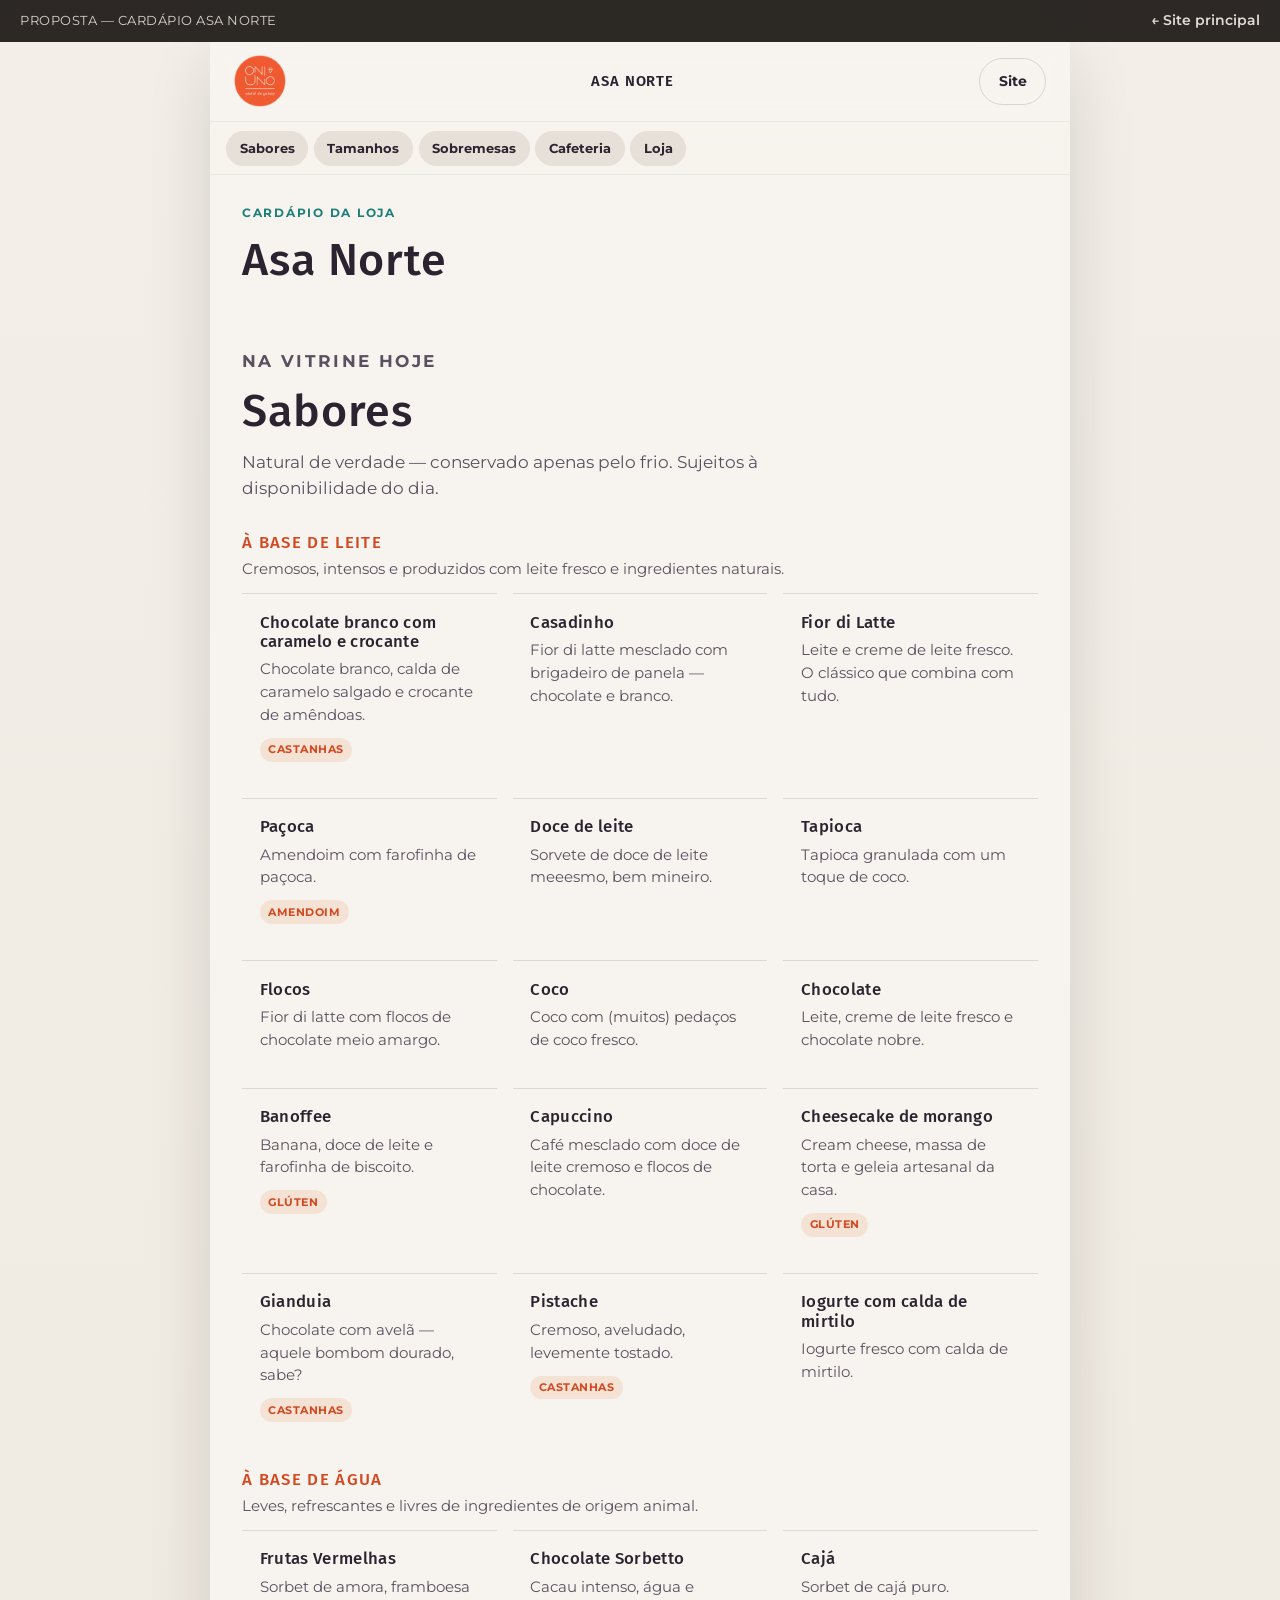
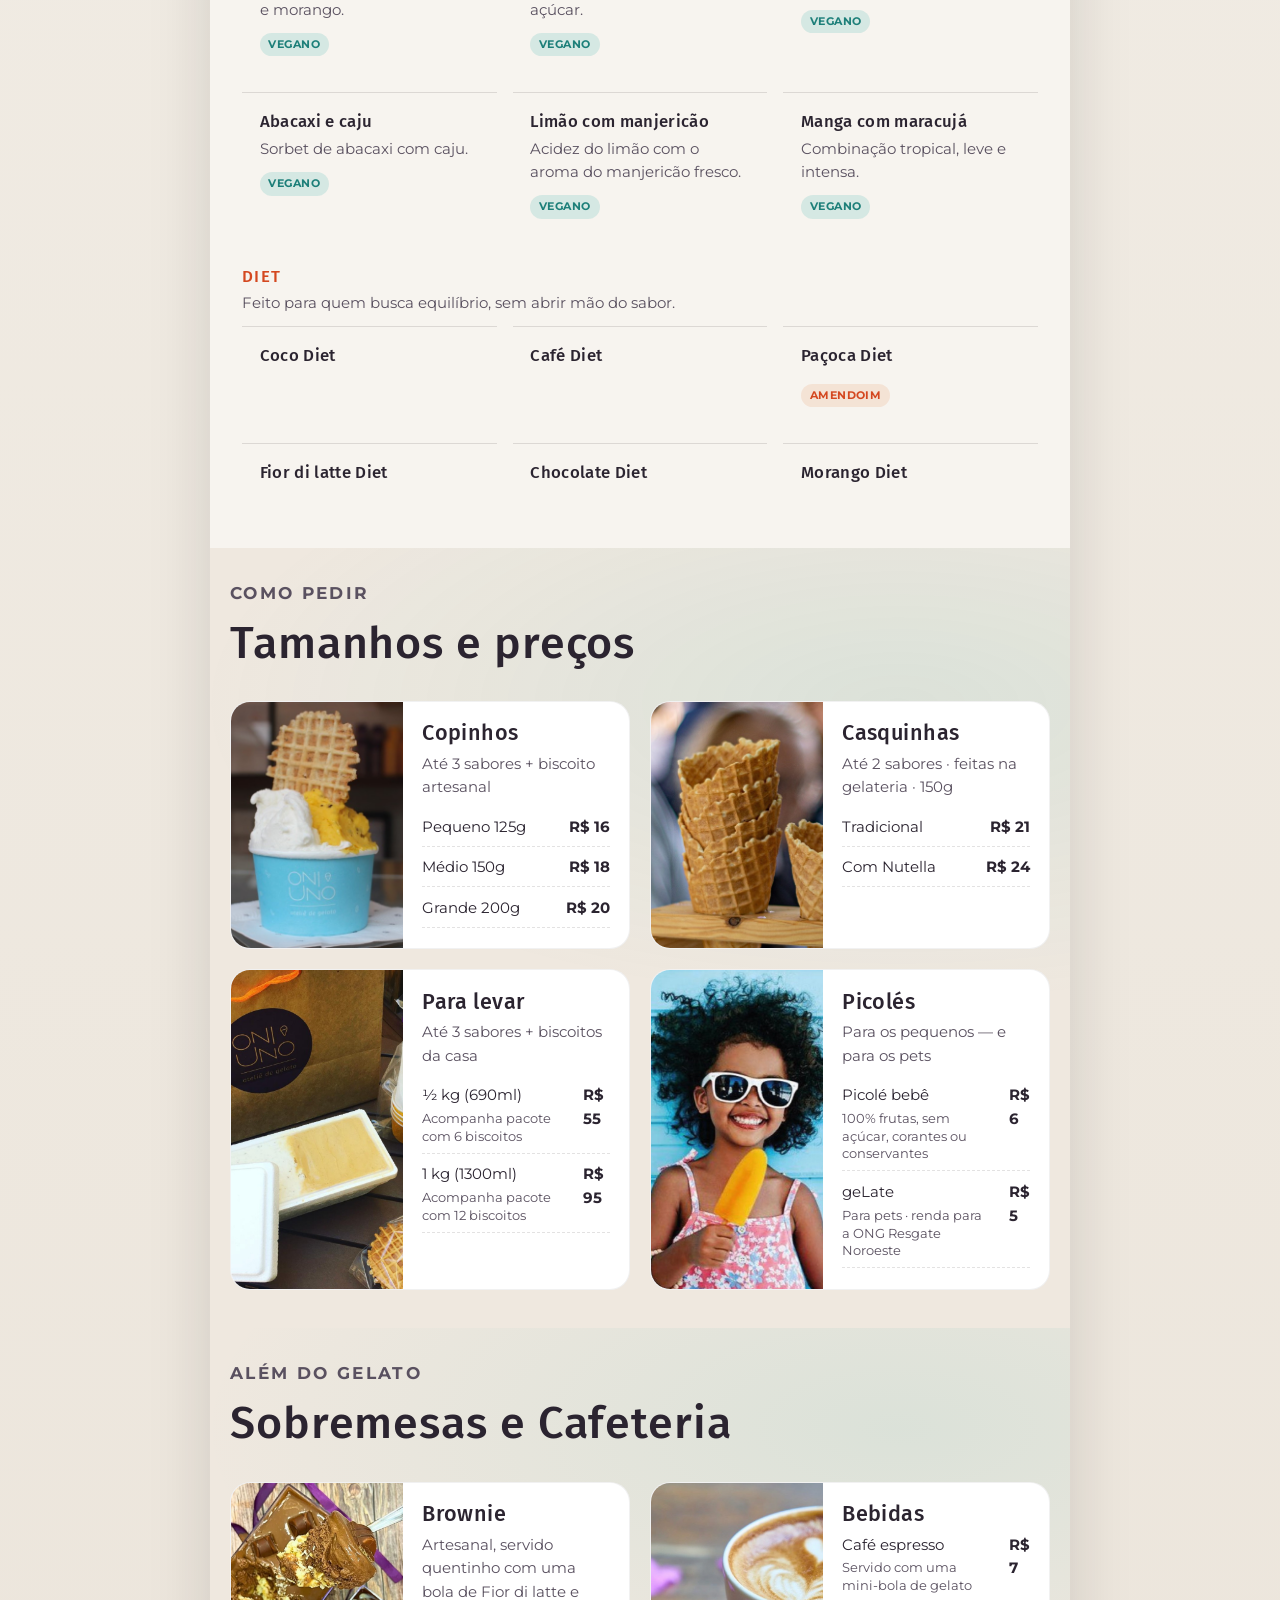
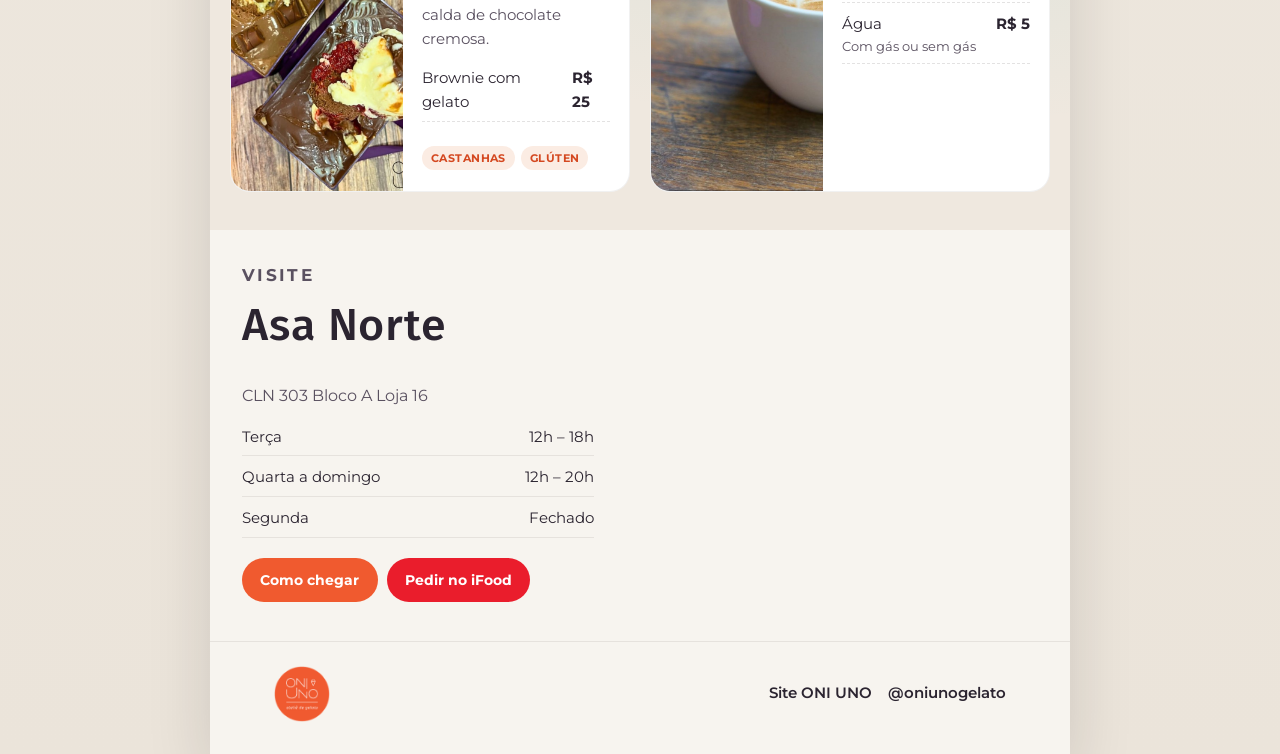
==== commit d3bd613d: "Match dessert and cafe cards to the rest of the menu. Co-authored-by: Cursor <cursoragent@cursor.com" ====
--- a/cardapio-asa-norte.html
+++ b/cardapio-asa-norte.html
@@ -10,9 +10,9 @@
   <link rel="preconnect" href="https://fonts.gstatic.com" crossorigin />
   <link href="https://fonts.googleapis.com/css2?family=Fira+Sans:ital,wght@0,300;0,400;0,500;0,600;0,700;1,400;1,500&family=Montserrat:ital,wght@0,300;0,400;0,500;0,600;0,700;1,400&display=swap" rel="stylesheet" />
   <meta http-equiv="Cache-Control" content="no-cache, no-store, must-revalidate" />
-  <link rel="stylesheet" href="styles.css?v=7" />
+  <link rel="stylesheet" href="styles.css?v=9" />
 </head>
-<body class="page-menu">
+<body class="page-menu" data-store="asa-norte">
   <div class="proposal-bar" role="region" aria-label="Controles da proposta">
     <span class="proposal-bar__label">Proposta — cardápio Asa Norte</span>
     <a class="proposal-bar__link" href="index.html">← Site principal</a>
@@ -42,279 +42,11 @@
         <p class="eyebrow">Cardápio da loja</p>
         <h1>Asa Norte</h1>
       </section>
-
-        <section class="menu-block" id="sabores">
-          <div class="section-head">
-            <p class="eyebrow">Na vitrine hoje</p>
-            <h2>Sabores</h2>
-            <p>Natural de verdade — conservado apenas pelo frio. Sujeitos à disponibilidade do dia.</p>
-          </div>
-
-          <h3 class="menu-group">À base de leite</h3>
-          <p class="menu-group__lead">Cremosos, intensos e produzidos com leite fresco e ingredientes naturais.</p>
-          <div class="flavor-grid">
-            <article class="flavor">
-              <h3>Chocolate branco com caramelo e crocante</h3>
-              <p>Chocolate branco, calda de caramelo salgado e crocante de amêndoas.</p>
-              <span class="tag">castanhas</span>
-            </article>
-            <article class="flavor">
-              <h3>Casadinho</h3>
-              <p>Fior di latte mesclado com brigadeiro de panela — chocolate e branco.</p>
-            </article>
-            <article class="flavor">
-              <h3>Fior di Latte</h3>
-              <p>Leite e creme de leite fresco. O clássico que combina com tudo.</p>
-            </article>
-            <article class="flavor">
-              <h3>Paçoca</h3>
-              <p>Amendoim com farofinha de paçoca.</p>
-              <span class="tag">amendoim</span>
-            </article>
-            <article class="flavor">
-              <h3>Doce de leite</h3>
-              <p>Sorvete de doce de leite meeesmo, bem mineiro.</p>
-            </article>
-            <article class="flavor">
-              <h3>Tapioca</h3>
-              <p>Tapioca granulada com um toque de coco.</p>
-            </article>
-            <article class="flavor">
-              <h3>Flocos</h3>
-              <p>Fior di latte com flocos de chocolate meio amargo.</p>
-            </article>
-            <article class="flavor">
-              <h3>Coco</h3>
-              <p>Coco com (muitos) pedaços de coco fresco.</p>
-            </article>
-            <article class="flavor">
-              <h3>Chocolate</h3>
-              <p>Leite, creme de leite fresco e chocolate nobre.</p>
-            </article>
-            <article class="flavor">
-              <h3>Banoffee</h3>
-              <p>Banana, doce de leite e farofinha de biscoito.</p>
-              <span class="tag">glúten</span>
-            </article>
-            <article class="flavor">
-              <h3>Capuccino</h3>
-              <p>Café mesclado com doce de leite cremoso e flocos de chocolate.</p>
-            </article>
-            <article class="flavor">
-              <h3>Cheesecake de morango</h3>
-              <p>Cream cheese, massa de torta e geleia artesanal da casa.</p>
-              <span class="tag">glúten</span>
-            </article>
-            <article class="flavor">
-              <h3>Gianduia</h3>
-              <p>Chocolate com avelã — aquele bombom dourado, sabe?</p>
-              <span class="tag">castanhas</span>
-            </article>
-            <article class="flavor">
-              <h3>Pistache</h3>
-              <p>Cremoso, aveludado, levemente tostado.</p>
-              <span class="tag">castanhas</span>
-            </article>
-            <article class="flavor">
-              <h3>Iogurte com calda de mirtilo</h3>
-              <p>Iogurte fresco com calda de mirtilo.</p>
-            </article>
-          </div>
-
-          <h3 class="menu-group">À base de água</h3>
-          <p class="menu-group__lead">Leves, refrescantes e livres de ingredientes de origem animal.</p>
-          <div class="flavor-grid">
-            <article class="flavor">
-              <h3>Frutas Vermelhas</h3>
-              <p>Sorbet de amora, framboesa e morango.</p>
-              <span class="tag tag--teal">vegano</span>
-            </article>
-            <article class="flavor">
-              <h3>Chocolate Sorbetto</h3>
-              <p>Cacau intenso, água e açúcar.</p>
-              <span class="tag tag--teal">vegano</span>
-            </article>
-            <article class="flavor">
-              <h3>Cajá</h3>
-              <p>Sorbet de cajá puro.</p>
-              <span class="tag tag--teal">vegano</span>
-            </article>
-            <article class="flavor">
-              <h3>Abacaxi e caju</h3>
-              <p>Sorbet de abacaxi com caju.</p>
-              <span class="tag tag--teal">vegano</span>
-            </article>
-            <article class="flavor">
-              <h3>Limão com manjericão</h3>
-              <p>Acidez do limão com o aroma do manjericão fresco.</p>
-              <span class="tag tag--teal">vegano</span>
-            </article>
-            <article class="flavor">
-              <h3>Manga com maracujá</h3>
-              <p>Combinação tropical, leve e intensa.</p>
-              <span class="tag tag--teal">vegano</span>
-            </article>
-          </div>
-
-          <h3 class="menu-group">Diet</h3>
-          <p class="menu-group__lead">Feito para quem busca equilíbrio, sem abrir mão do sabor.</p>
-          <div class="flavor-grid flavor-grid--compact">
-            <article class="flavor"><h3>Coco Diet</h3></article>
-            <article class="flavor"><h3>Café Diet</h3></article>
-            <article class="flavor"><h3>Paçoca Diet</h3><span class="tag">amendoim</span></article>
-            <article class="flavor"><h3>Fior di latte Diet</h3></article>
-            <article class="flavor"><h3>Chocolate Diet</h3></article>
-            <article class="flavor"><h3>Morango Diet</h3></article>
-          </div>
+      <div id="cardapio-root">
+        <section class="menu-block">
+          <p class="menu-empty">Carregando cardápio…</p>
         </section>
-
-
-        <section class="menu-block tamanhos" id="tamanhos">
-          <div class="section-head">
-            <p class="eyebrow">Como pedir</p>
-            <h2>Tamanhos e preços</h2>
-          </div>
-          <div class="size-grid">
-            <article class="size-card">
-              <img src="images/copinho.jpg" alt="Copinho ONI UNO com gelato e biscoito waffle" />
-              <div>
-                <h3>Copinhos</h3>
-                <p>Até 3 sabores + biscoito artesanal</p>
-                <ul>
-                  <li><span>Pequeno 125g</span><strong>R$ 16</strong></li>
-                  <li><span>Médio 150g</span><strong>R$ 18</strong></li>
-                  <li><span>Grande 200g</span><strong>R$ 20</strong></li>
-                </ul>
-              </div>
-            </article>
-            <article class="size-card">
-              <img src="images/casquinha.jpg" alt="Casquinhas artesanais da gelateria" />
-              <div>
-                <h3>Casquinhas</h3>
-                <p>Até 2 sabores · feitas na gelateria · 150g</p>
-                <ul>
-                  <li><span>Tradicional</span><strong>R$ 21</strong></li>
-                  <li><span>Com Nutella</span><strong>R$ 24</strong></li>
-                </ul>
-              </div>
-            </article>
-            <article class="size-card">
-              <img src="images/para-levar.jpg" alt="Embalagens ONI UNO para levar com gelato e biscoitos" />
-              <div>
-                <h3>Para levar</h3>
-                <p>Até 3 sabores + biscoitos da casa</p>
-                <ul>
-                  <li>
-                    <div>
-                      <span>½ kg (690ml)</span>
-                      <small>Acompanha pacote com 6 biscoitos</small>
-                    </div>
-                    <strong>R$ 55</strong>
-                  </li>
-                  <li>
-                    <div>
-                      <span>1 kg (1300ml)</span>
-                      <small>Acompanha pacote com 12 biscoitos</small>
-                    </div>
-                    <strong>R$ 95</strong>
-                  </li>
-                </ul>
-              </div>
-            </article>
-            <article class="size-card">
-              <img src="images/picoles.jpg" alt="Criança sorrindo com picolé" />
-              <div>
-                <h3>Picolés</h3>
-                <p>Para os pequenos — e para os pets</p>
-                <ul>
-                  <li>
-                    <div>
-                      <span>Picolé bebê</span>
-                      <small>100% frutas, sem açúcar, corantes ou conservantes</small>
-                    </div>
-                    <strong>R$ 6</strong>
-                  </li>
-                  <li>
-                    <div>
-                      <span>geLate</span>
-                      <small>Para pets · renda para a ONG Resgate Noroeste</small>
-                    </div>
-                    <strong>R$ 5</strong>
-                  </li>
-                </ul>
-              </div>
-            </article>
-          </div>
-        </section>
-
-        <section class="menu-block" id="sobremesas">
-          <div class="section-head">
-            <p class="eyebrow">Doce da casa</p>
-            <h2>Sobremesas</h2>
-          </div>
-          <div class="size-grid">
-            <article class="size-card size-card--single">
-              <img src="images/sobremesas.jpg" alt="Sobremesas em camadas da ONI UNO" />
-              <div>
-                <h3>Brownie</h3>
-                <p>Artesanal, servido quentinho com uma bola de Fior di latte e calda de chocolate cremosa.</p>
-                <ul>
-                  <li><span>Brownie com gelato</span><strong>R$ 25</strong></li>
-                </ul>
-                <p class="size-tags"><span class="tag">castanhas</span><span class="tag">glúten</span></p>
-              </div>
-            </article>
-          </div>
-        </section>
-
-        <section class="menu-block tamanhos" id="cafeteria">
-          <div class="section-head">
-            <p class="eyebrow">Para acompanhar</p>
-            <h2>Cafeteria</h2>
-          </div>
-          <div class="size-grid">
-            <article class="size-card size-card--single">
-              <img src="images/cafeteria.jpg" alt="Café com latte art" />
-              <div>
-                <h3>Bebidas</h3>
-                <ul>
-                  <li>
-                    <div>
-                      <span>Café espresso</span>
-                      <small>Servido com uma mini-bola de gelato</small>
-                    </div>
-                    <strong>R$ 7</strong>
-                  </li>
-                  <li>
-                    <div>
-                      <span>Água</span>
-                      <small>Com gás ou sem gás</small>
-                    </div>
-                    <strong>R$ 5</strong>
-                  </li>
-                </ul>
-              </div>
-            </article>
-          </div>
-        </section>
-
-
-      <section class="menu-block" id="loja">
-        <div class="section-head">
-          <p class="eyebrow">Visite</p>
-          <h2>Asa Norte</h2>
-        </div>
-        <p class="menu-hero__addr">CLN 303 Bloco A Loja 16</p>
-        <ul class="store__hours menu-hero__hours">
-          <li><span>Terça</span><span>12h – 18h</span></li>
-          <li><span>Quarta a domingo</span><span>12h – 20h</span></li>
-          <li><span>Segunda</span><span>Fechado</span></li>
-        </ul>
-        <div class="store__actions">
-          <a class="btn btn--solid" href="https://maps.google.com/?q=CLN+303+Bloco+A+Loja+16+Asa+Norte+Brasília" target="_blank" rel="noopener">Como chegar</a>
-          <a class="btn btn--ifood" href="https://www.ifood.com.br/delivery/brasilia-df/oni-uno-gelato---sorvete-asa-norte-asa-norte/f6c8bb5d-3c3e-4d44-b9ca-97238064ccbe" target="_blank" rel="noopener">Pedir no iFood</a>
-        </div>
-      </section>
+      </div>
     </main>
 
     <footer class="site-footer">
@@ -328,6 +60,8 @@
     </footer>
   </div>
 
-  <script src="script.js?v=7"></script>
+  <script src="script.js?v=9"></script>
+  <script src="js/cardapio-store.js?v=9"></script>
+  <script src="js/cardapio-render.js?v=9"></script>
 </body>
 </html>
--- a/styles.css
+++ b/styles.css
@@ -1159,6 +1159,12 @@
   max-width: 52rem;
 }
 
+.page-menu .size-card--single,
+.page-menu .size-grid .size-card:only-child {
+  grid-column: auto;
+  max-width: none;
+}
+
 /* Cardápio pages (QR) */
 .page-menu {
   background:
@@ -1325,3 +1331,263 @@
     padding-inline: 1.1rem;
   }
 }
+
+.menu-empty {
+  color: var(--ink-soft);
+  padding: 1rem 0 0.25rem;
+}
+
+.proposal-bar__right {
+  display: flex;
+  align-items: center;
+  gap: 0.85rem;
+  flex-wrap: wrap;
+  justify-content: flex-end;
+}
+
+/* Gestão */
+.page-admin {
+  min-height: 100vh;
+}
+
+.admin-login {
+  min-height: calc(100vh - 3.4rem);
+  display: grid;
+  place-items: center;
+  padding: 1.5rem;
+}
+
+.admin-login[hidden],
+.admin-app[hidden] {
+  display: none !important;
+}
+
+.admin-login__card {
+  width: min(28rem, 100%);
+  background: var(--white);
+  border-radius: var(--radius);
+  padding: 1.75rem 1.5rem 1.6rem;
+  box-shadow: var(--shadow);
+}
+
+.admin-login__card h1 {
+  margin: 0.2rem 0 0.6rem;
+}
+
+.admin-login__card form {
+  display: grid;
+  gap: 0.85rem;
+  margin-top: 1.2rem;
+}
+
+.admin-login__card label,
+.admin-select {
+  display: grid;
+  gap: 0.35rem;
+  font-size: 0.82rem;
+  font-weight: 700;
+  letter-spacing: 0.04em;
+  text-transform: uppercase;
+}
+
+.admin-login__card input,
+.admin-board input,
+.admin-board textarea,
+.admin-board select {
+  width: 100%;
+  font: inherit;
+  color: var(--ink);
+  border: 1px solid rgba(28, 23, 20, 0.14);
+  border-radius: 0.75rem;
+  padding: 0.7rem 0.8rem;
+  background: #fff;
+}
+
+.admin-error {
+  color: #b42318;
+  font-size: 0.9rem;
+  margin: 0;
+}
+
+.admin-app {
+  width: min(920px, 100%);
+  margin: 0 auto;
+  padding: 1.25rem 1rem 4rem;
+}
+
+.admin-top {
+  display: flex;
+  justify-content: space-between;
+  gap: 1rem;
+  align-items: flex-end;
+  flex-wrap: wrap;
+  margin-bottom: 0.75rem;
+}
+
+.admin-top h1 {
+  font-size: clamp(1.8rem, 5vw, 2.4rem);
+}
+
+.admin-top__actions {
+  display: flex;
+  gap: 0.5rem;
+  flex-wrap: wrap;
+}
+
+.admin-status {
+  min-height: 1.4rem;
+  font-size: 0.9rem;
+  color: var(--ink-soft);
+  margin-bottom: 1rem;
+}
+
+.admin-status[data-kind="ok"] { color: var(--teal-deep); }
+.admin-status[data-kind="warn"] { color: var(--brand-deep); }
+.admin-status[data-kind="err"] { color: #b42318; }
+
+.admin-tabs {
+  display: flex;
+  flex-wrap: wrap;
+  gap: 0.4rem;
+  margin-bottom: 0.75rem;
+}
+
+.admin-tabs button {
+  padding: 0.55rem 0.95rem;
+  border-radius: 999px;
+  background: var(--stone);
+  font-weight: 700;
+  font-size: 0.88rem;
+}
+
+.admin-tabs button.is-active {
+  background: var(--ink);
+  color: var(--paper);
+}
+
+.admin-tabs--sub {
+  margin-bottom: 1.25rem;
+}
+
+.admin-card {
+  background: #fff;
+  border-radius: var(--radius);
+  padding: 1.1rem 1rem 1.2rem;
+  margin-bottom: 1rem;
+  border: 1px solid rgba(28, 23, 20, 0.06);
+}
+
+.admin-card__head {
+  display: flex;
+  justify-content: space-between;
+  gap: 0.75rem;
+  align-items: flex-start;
+  margin-bottom: 0.9rem;
+}
+
+.admin-card__head h3 {
+  font-size: 1.15rem;
+}
+
+.admin-card__head p,
+.admin-card__head h3 + p {
+  color: var(--ink-soft);
+  font-size: 0.88rem;
+}
+
+.admin-card__tools {
+  display: flex;
+  gap: 0.35rem;
+}
+
+.admin-flavor,
+.admin-item,
+.admin-product {
+  display: grid;
+  gap: 0.65rem;
+  padding: 0.85rem 0;
+  border-top: 1px solid rgba(28, 23, 20, 0.08);
+}
+
+.admin-flavor {
+  grid-template-columns: auto 1fr auto;
+  align-items: start;
+}
+
+.admin-flavor:not(.is-on) {
+  opacity: 0.62;
+}
+
+.admin-flavor__fields {
+  display: grid;
+  gap: 0.45rem;
+}
+
+.switch {
+  display: grid;
+  justify-items: center;
+  gap: 0.3rem;
+  font-size: 0.68rem;
+  font-weight: 700;
+  text-transform: uppercase;
+  letter-spacing: 0.03em;
+  color: var(--ink-soft);
+  min-width: 4.6rem;
+}
+
+.switch input {
+  width: 1.2rem;
+  height: 1.2rem;
+  accent-color: var(--teal);
+}
+
+.admin-icon {
+  width: 2rem;
+  height: 2rem;
+  border-radius: 999px;
+  background: var(--stone);
+  font-size: 1.2rem;
+  line-height: 1;
+}
+
+.admin-add {
+  margin-top: 0.65rem;
+}
+
+.admin-product {
+  grid-template-columns: 1fr;
+}
+
+.admin-items {
+  display: grid;
+  gap: 0.45rem;
+}
+
+.admin-item {
+  grid-template-columns: 1.2fr 1.2fr 5.5rem auto;
+  border-top: 0;
+  padding: 0;
+  align-items: center;
+}
+
+.btn.is-dirty {
+  box-shadow: 0 0 0 3px rgba(240, 90, 47, 0.35);
+}
+
+@media (max-width: 720px) {
+  .admin-flavor,
+  .admin-item {
+    grid-template-columns: 1fr auto;
+  }
+
+  .switch {
+    grid-column: 1 / -1;
+    grid-template-columns: auto 1fr;
+    justify-items: start;
+    align-items: center;
+  }
+
+  .admin-item input[data-field="price"] {
+    grid-column: 1 / -1;
+  }
+}
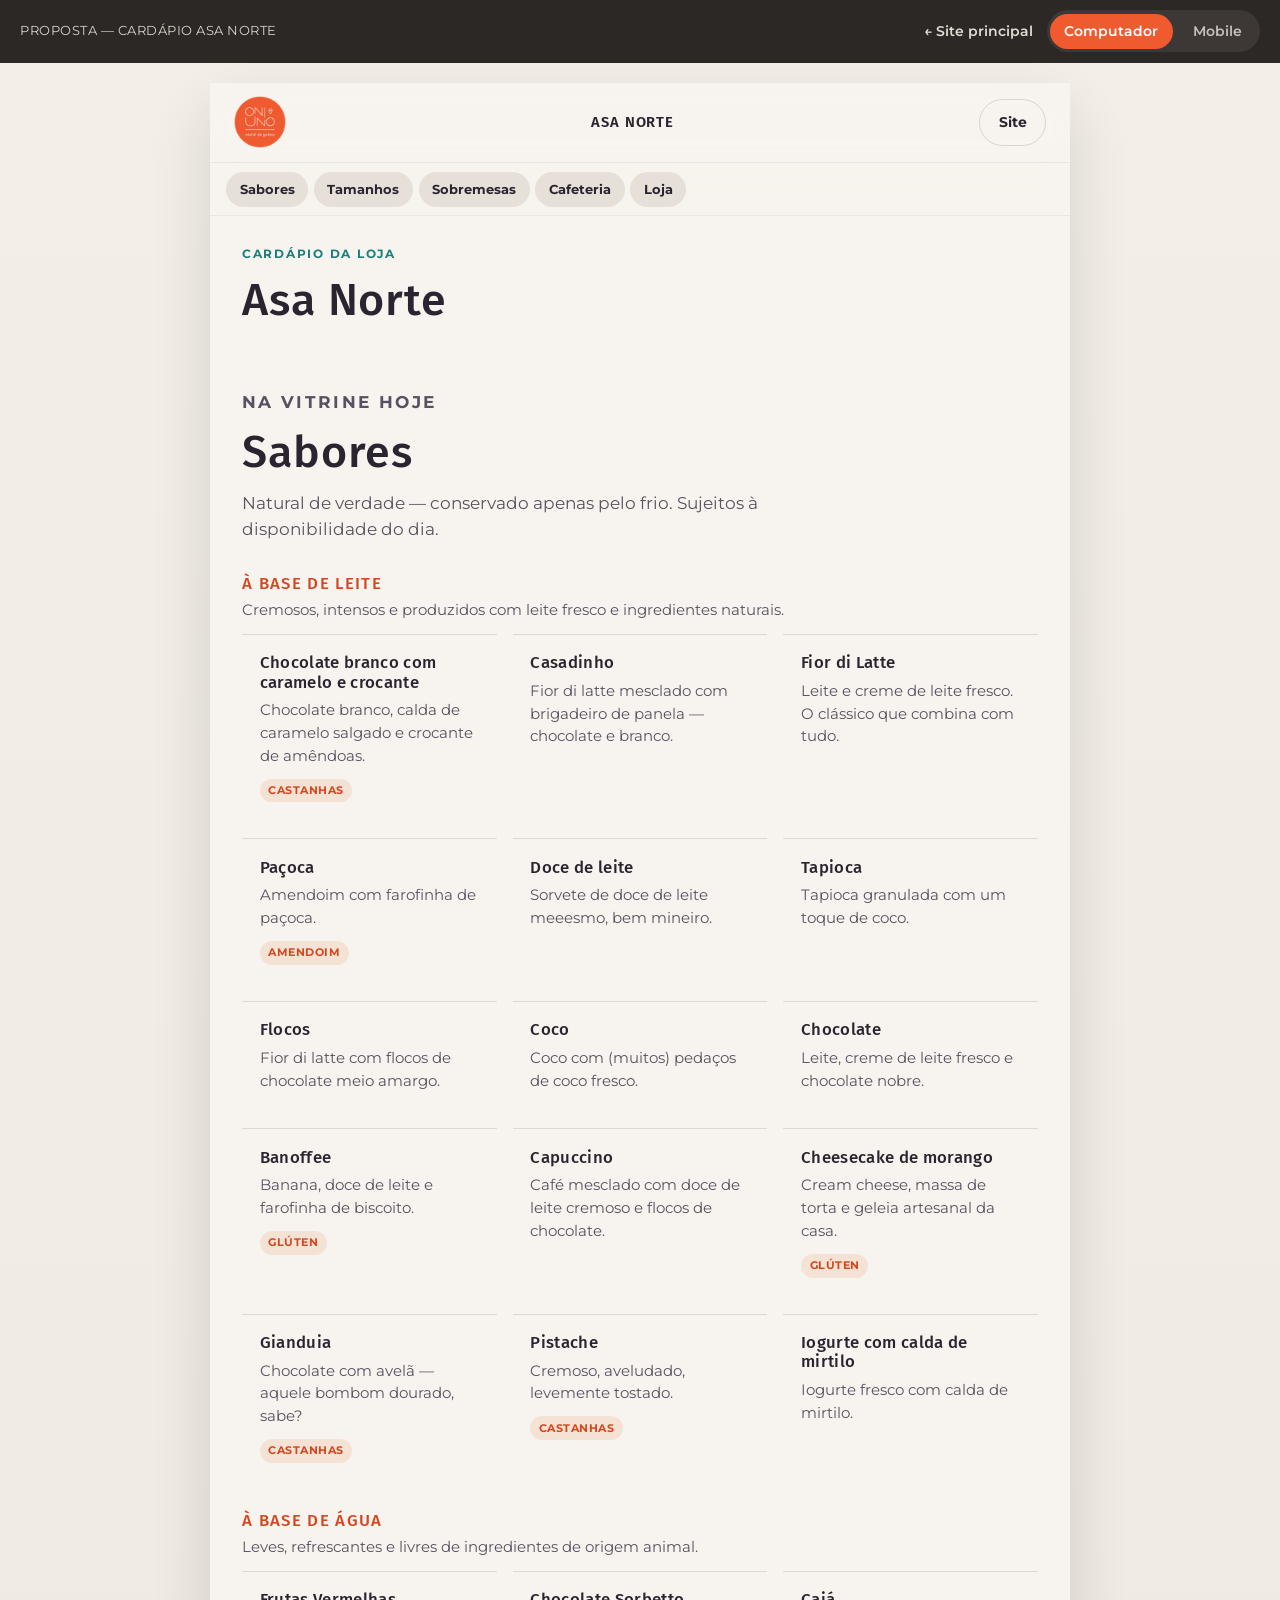
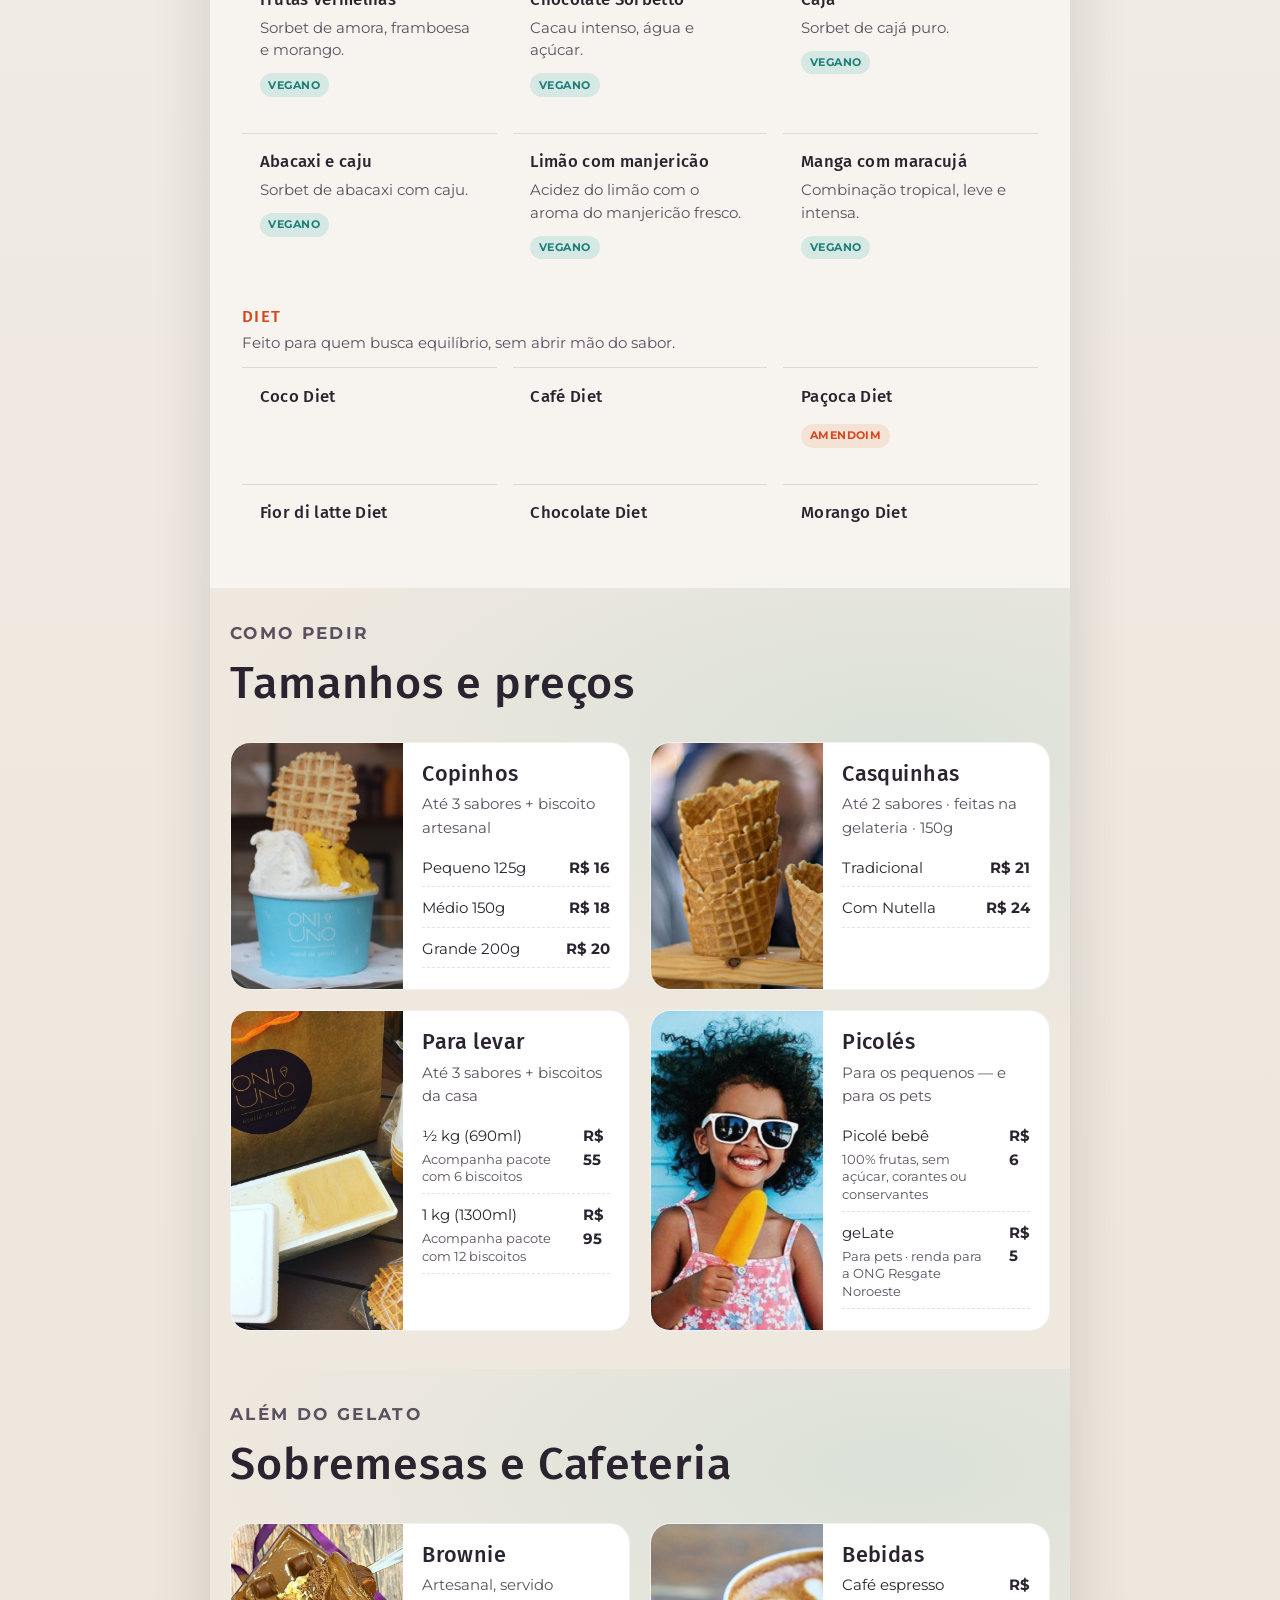
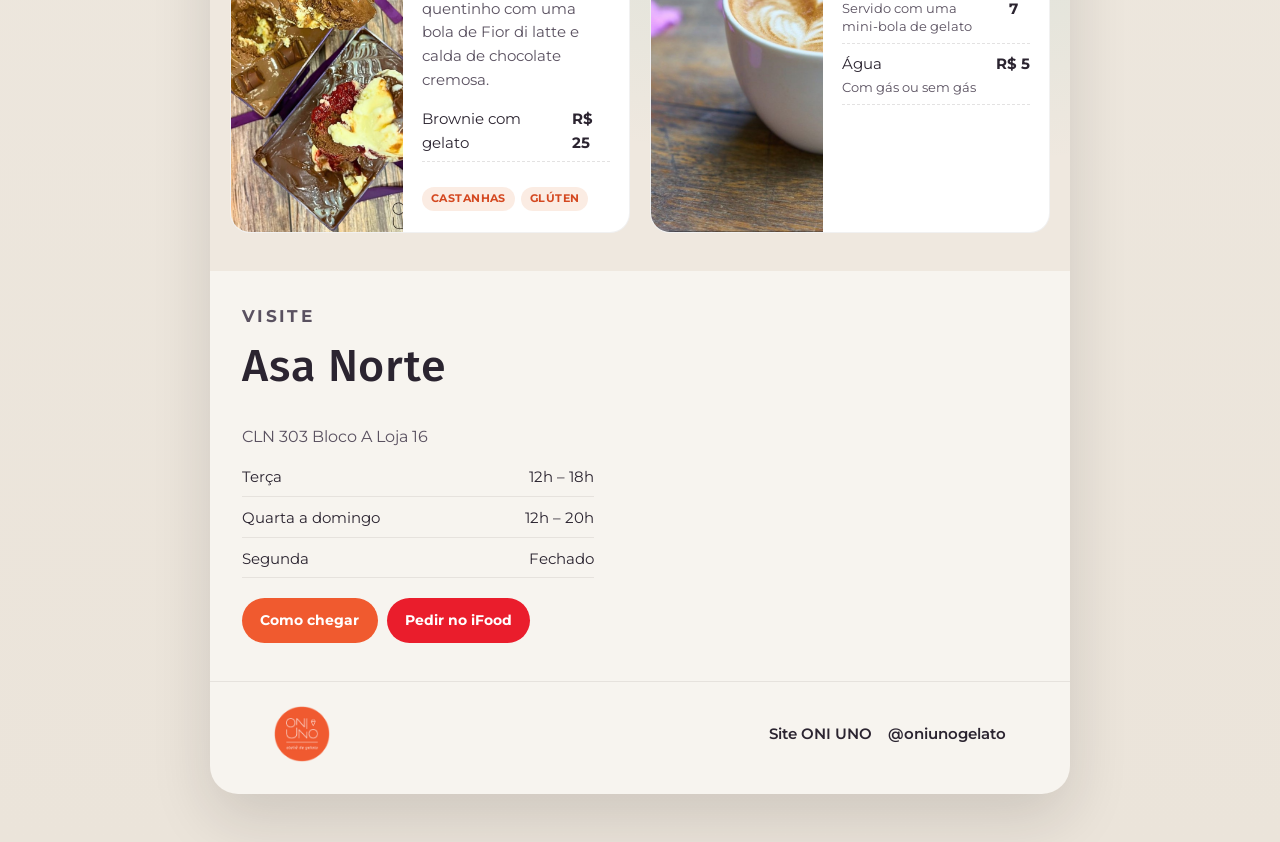
==== commit d51d4343: "Add desktop/mobile preview to the store cardápio pages. Co-authored-by: Cursor <cursoragent@cursor.c" ====
--- a/cardapio-asa-norte.html
+++ b/cardapio-asa-norte.html
@@ -10,15 +10,22 @@
   <link rel="preconnect" href="https://fonts.gstatic.com" crossorigin />
   <link href="https://fonts.googleapis.com/css2?family=Fira+Sans:ital,wght@0,300;0,400;0,500;0,600;0,700;1,400;1,500&family=Montserrat:ital,wght@0,300;0,400;0,500;0,600;0,700;1,400&display=swap" rel="stylesheet" />
   <meta http-equiv="Cache-Control" content="no-cache, no-store, must-revalidate" />
-  <link rel="stylesheet" href="styles.css?v=9" />
+  <link rel="stylesheet" href="styles.css?v=13" />
 </head>
 <body class="page-menu" data-store="asa-norte">
   <div class="proposal-bar" role="region" aria-label="Controles da proposta">
     <span class="proposal-bar__label">Proposta — cardápio Asa Norte</span>
-    <a class="proposal-bar__link" href="index.html">← Site principal</a>
+    <div class="proposal-bar__right">
+      <a class="proposal-bar__link" href="index.html">← Site principal</a>
+      <div class="proposal-bar__toggles" role="group" aria-label="Pré-visualizar layout">
+        <button type="button" class="proposal-bar__btn is-active" data-viewport="desktop">Computador</button>
+        <button type="button" class="proposal-bar__btn" data-viewport="mobile">Mobile</button>
+      </div>
+    </div>
   </div>
 
-  <div class="menu-shell">
+  <div class="viewport-shell" data-viewport="desktop">
+  <div class="site-frame menu-shell">
     <header class="site-header menu-header" id="topo">
       <a class="logo" href="index.html" aria-label="ONI UNO — início">
         <img class="logo__img" src="images/logo-oni-uno.png" alt="ONI UNO ateliê de gelato" width="52" height="52" />
@@ -59,9 +66,10 @@
       </div>
     </footer>
   </div>
+  </div>
 
-  <script src="script.js?v=9"></script>
-  <script src="js/cardapio-store.js?v=9"></script>
-  <script src="js/cardapio-render.js?v=9"></script>
+  <script src="script.js?v=13"></script>
+  <script src="js/cardapio-store.js?v=13"></script>
+  <script src="js/cardapio-render.js?v=13"></script>
 </body>
 </html>
--- a/styles.css
+++ b/styles.css
@@ -842,6 +842,134 @@
   color: #fff;
 }
 
+.contact-modal {
+  position: fixed;
+  inset: 0;
+  z-index: 400;
+  display: grid;
+  place-items: center;
+  padding: 1rem;
+}
+
+.contact-modal[hidden] {
+  display: none !important;
+}
+
+.contact-modal__backdrop {
+  position: absolute;
+  inset: 0;
+  background: rgba(28, 23, 20, 0.55);
+  border: 0;
+  border-radius: 0;
+  cursor: pointer;
+}
+
+body.contact-open {
+  overflow: hidden;
+}
+
+.contact-dialog {
+  position: relative;
+  z-index: 1;
+  width: min(34rem, calc(100vw - 1.5rem));
+  max-height: calc(100vh - 2rem);
+  overflow: auto;
+  border: 0;
+  border-radius: var(--radius);
+  padding: 0;
+  background: var(--paper);
+  box-shadow: var(--shadow);
+  color: var(--ink);
+}
+
+.contact-dialog__form {
+  position: relative;
+  padding: 1.5rem 1.35rem 1.4rem;
+}
+
+.contact-dialog__form > p:not(.eyebrow):not(.contact-dialog__status) {
+  color: var(--ink-soft);
+  margin-bottom: 1.1rem;
+}
+
+.contact-dialog__form h2 {
+  margin-bottom: 0.4rem;
+}
+
+.contact-dialog__close {
+  position: absolute;
+  top: 0.7rem;
+  right: 0.7rem;
+  width: 2.1rem;
+  height: 2.1rem;
+  border-radius: 999px;
+  background: var(--stone);
+  font-size: 1.35rem;
+  line-height: 1;
+}
+
+.contact-dialog__grid {
+  display: grid;
+  grid-template-columns: 1fr 1fr;
+  gap: 0.75rem 0.85rem;
+}
+
+.contact-dialog__full {
+  grid-column: 1 / -1;
+}
+
+.contact-dialog__form label {
+  display: grid;
+  gap: 0.35rem;
+  font-size: 0.78rem;
+  font-weight: 700;
+  letter-spacing: 0.04em;
+  text-transform: uppercase;
+}
+
+.contact-dialog__form input,
+.contact-dialog__form textarea {
+  width: 100%;
+  font: inherit;
+  text-transform: none;
+  letter-spacing: 0;
+  font-weight: 500;
+  color: var(--ink);
+  border: 1px solid rgba(28, 23, 20, 0.14);
+  border-radius: 0.75rem;
+  padding: 0.7rem 0.8rem;
+  background: #fff;
+}
+
+.contact-dialog__honey {
+  position: absolute;
+  left: -9999px;
+  width: 1px;
+  height: 1px;
+  opacity: 0;
+}
+
+.contact-dialog__status {
+  margin: 0.85rem 0 0;
+  font-size: 0.92rem;
+}
+
+.contact-dialog__status[data-kind="ok"] { color: var(--teal-deep); }
+.contact-dialog__status[data-kind="warn"] { color: var(--brand-deep); }
+
+.contact-dialog__actions {
+  display: flex;
+  justify-content: flex-end;
+  gap: 0.5rem;
+  margin-top: 1.15rem;
+}
+
+@media (max-width: 560px) {
+  .contact-dialog__grid {
+    grid-template-columns: 1fr;
+  }
+}
+
 /* Footer */
 .site-footer {
   display: flex;
@@ -1173,11 +1301,37 @@
 }
 
 .page-menu .proposal-bar {
+  position: sticky;
+}
+
+.page-menu .viewport-shell {
+  padding-top: 1.25rem;
+}
+
+.page-menu .site-frame.menu-shell {
+  width: min(860px, 100%);
+  overflow: visible;
+  min-height: calc(100vh - 6rem);
+}
+
+.page-menu .viewport-shell[data-viewport="mobile"] .site-frame.menu-shell {
+  width: min(390px, 100%);
+  min-height: 0;
+  overflow: clip;
+}
+
+.page-menu .menu-header {
+  top: 3.4rem;
+}
+
+.page-menu .menu-jump {
+  top: calc(3.4rem + var(--header-h));
+}
+
+.page-menu .viewport-shell[data-viewport="mobile"] .menu-header,
+.page-menu .viewport-shell[data-viewport="mobile"] .menu-jump {
   position: relative;
-}
-
-.page-menu .proposal-bar__toggles {
-  display: none;
+  top: auto;
 }
 
 .menu-shell {
@@ -1186,10 +1340,6 @@
   background: var(--paper);
   min-height: 100vh;
   box-shadow: var(--shadow);
-}
-
-.page-menu .proposal-bar + .menu-shell {
-  /* sits under sticky proposal bar */
 }
 
 .menu-header {
@@ -1330,6 +1480,44 @@
   .cardapio-hub {
     padding-inline: 1.1rem;
   }
+}
+
+.page-menu .viewport-shell[data-viewport="mobile"] .flavor-grid,
+.page-menu .viewport-shell[data-viewport="mobile"] .flavor-grid--compact {
+  grid-template-columns: 1fr;
+}
+
+.page-menu .viewport-shell[data-viewport="mobile"] .size-grid {
+  grid-template-columns: 1fr;
+}
+
+.page-menu .viewport-shell[data-viewport="mobile"] .size-card {
+  grid-template-columns: 1fr;
+  background: #fff;
+}
+
+.page-menu .viewport-shell[data-viewport="mobile"] .size-card img {
+  width: 100%;
+  height: 132px;
+  min-height: 132px;
+  max-height: 132px;
+}
+
+.page-menu .viewport-shell[data-viewport="mobile"] .size-card > div {
+  padding: 1.15rem 1.2rem 1.35rem;
+}
+
+.page-menu .viewport-shell[data-viewport="mobile"] .menu-hero,
+.page-menu .viewport-shell[data-viewport="mobile"] .menu-block {
+  padding-inline: 1.1rem;
+}
+
+.page-menu .viewport-shell[data-viewport="mobile"] .store__actions {
+  flex-direction: column;
+}
+
+.page-menu .viewport-shell[data-viewport="mobile"] .store__actions .btn {
+  width: 100%;
 }
 
 .menu-empty {
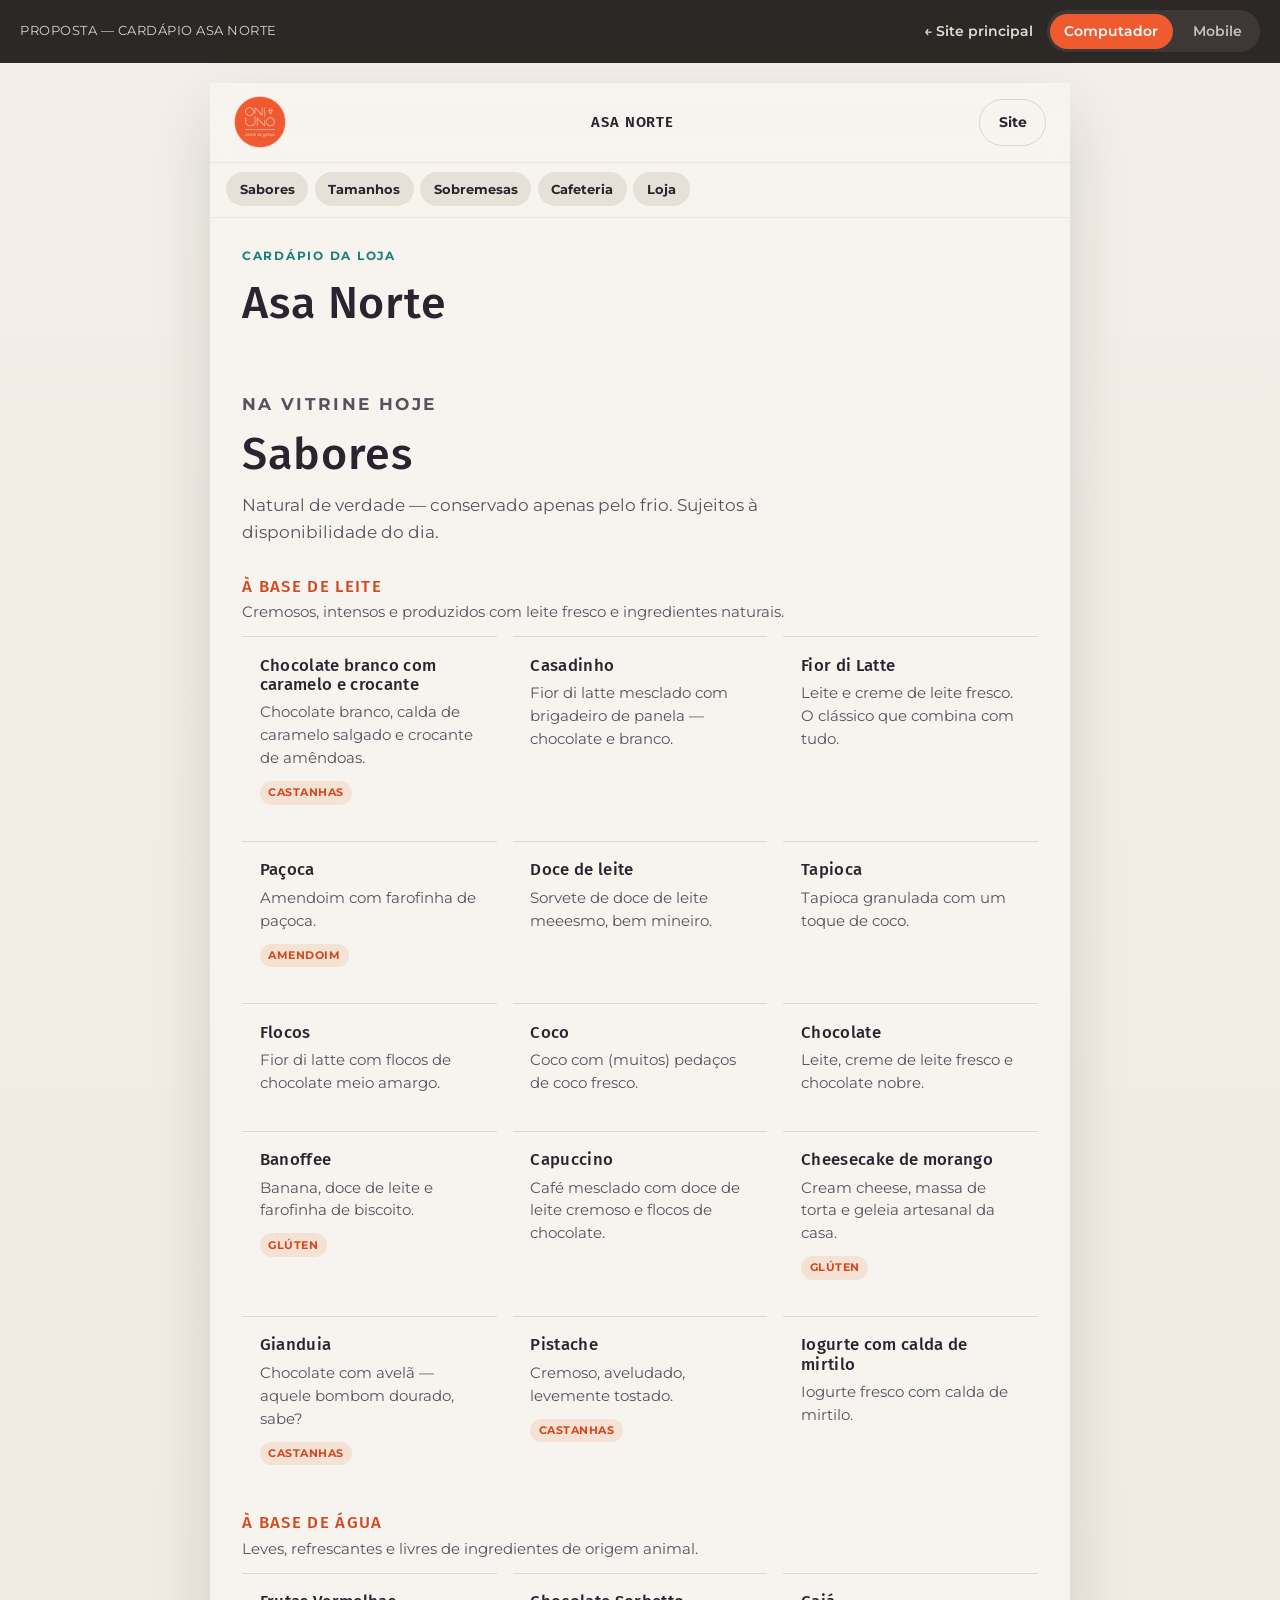
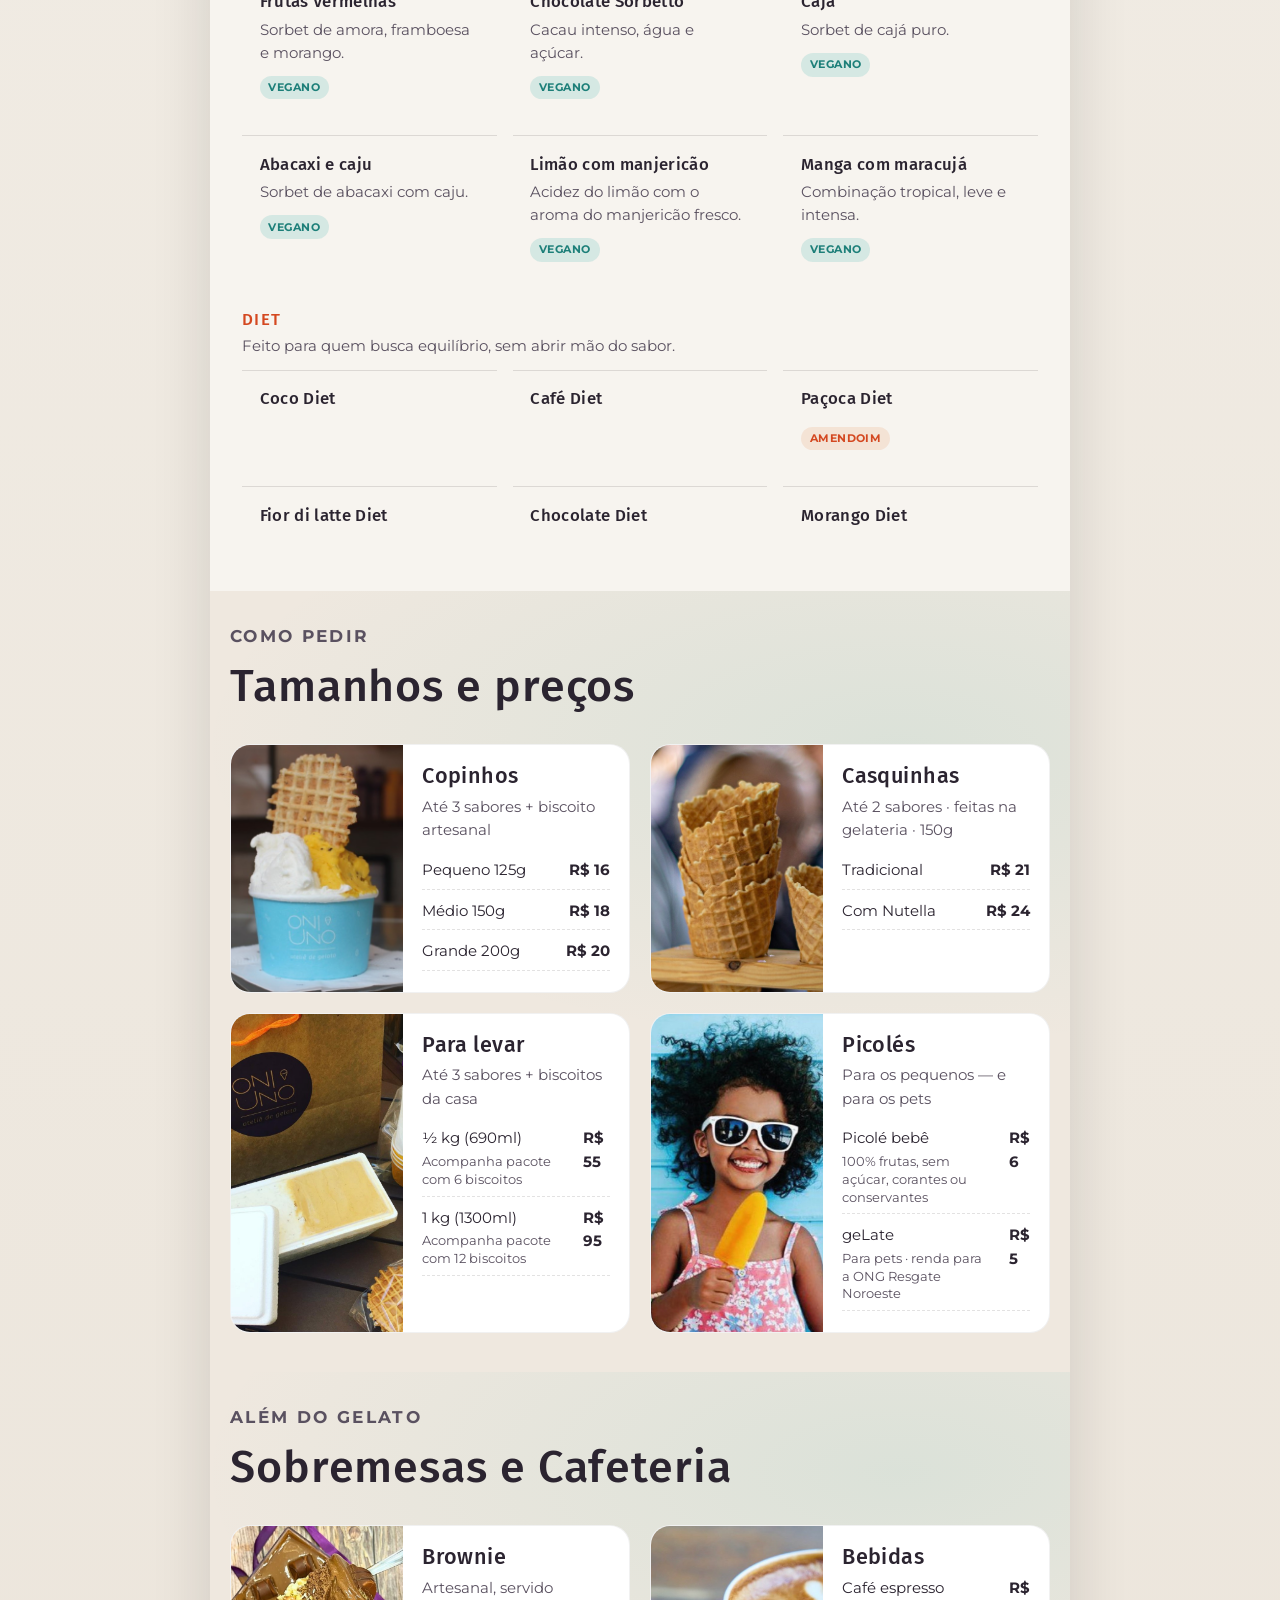
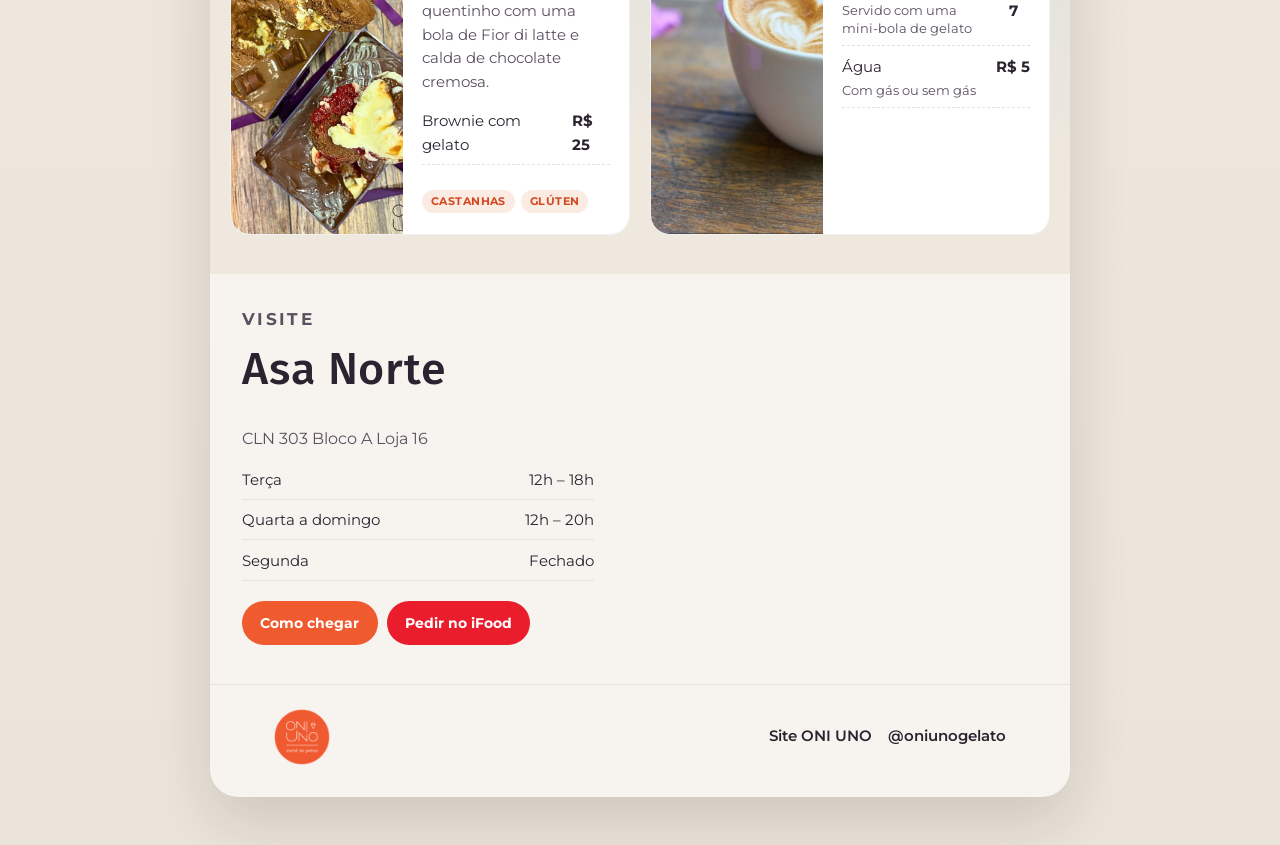
==== commit 1493bd9f: "Keep cardápio section buttons fully visible on mobile. Co-authored-by: Cursor <cursoragent@cursor.co" ====
--- a/cardapio-asa-norte.html
+++ b/cardapio-asa-norte.html
@@ -10,7 +10,7 @@
   <link rel="preconnect" href="https://fonts.gstatic.com" crossorigin />
   <link href="https://fonts.googleapis.com/css2?family=Fira+Sans:ital,wght@0,300;0,400;0,500;0,600;0,700;1,400;1,500&family=Montserrat:ital,wght@0,300;0,400;0,500;0,600;0,700;1,400&display=swap" rel="stylesheet" />
   <meta http-equiv="Cache-Control" content="no-cache, no-store, must-revalidate" />
-  <link rel="stylesheet" href="styles.css?v=13" />
+  <link rel="stylesheet" href="styles.css?v=14" />
 </head>
 <body class="page-menu" data-store="asa-norte">
   <div class="proposal-bar" role="region" aria-label="Controles da proposta">
@@ -68,8 +68,8 @@
   </div>
   </div>
 
-  <script src="script.js?v=13"></script>
-  <script src="js/cardapio-store.js?v=13"></script>
-  <script src="js/cardapio-render.js?v=13"></script>
+  <script src="script.js?v=14"></script>
+  <script src="js/cardapio-store.js?v=14"></script>
+  <script src="js/cardapio-render.js?v=14"></script>
 </body>
 </html>
--- a/styles.css
+++ b/styles.css
@@ -1334,6 +1334,16 @@
   top: auto;
 }
 
+.page-menu .viewport-shell[data-viewport="mobile"] .menu-jump {
+  gap: 0.35rem;
+  padding: 0.6rem 0.9rem 0.75rem;
+}
+
+.page-menu .viewport-shell[data-viewport="mobile"] .menu-jump a {
+  padding: 0.38rem 0.7rem;
+  font-size: 0.78rem;
+}
+
 .menu-shell {
   width: min(860px, 100%);
   margin: 0 auto;
@@ -1362,13 +1372,12 @@
   top: var(--header-h);
   z-index: 35;
   display: flex;
-  gap: 0.35rem;
-  overflow-x: auto;
-  padding: 0.55rem 1rem;
+  flex-wrap: wrap;
+  gap: 0.4rem;
+  padding: 0.55rem 1rem 0.7rem;
   background: rgba(247, 244, 239, 0.94);
   backdrop-filter: blur(12px);
   border-bottom: 1px solid rgba(28, 23, 20, 0.06);
-  -webkit-overflow-scrolling: touch;
 }
 
 .menu-jump a {
@@ -1479,6 +1488,36 @@
 
   .cardapio-hub {
     padding-inline: 1.1rem;
+  }
+
+  .menu-jump {
+    gap: 0.35rem;
+    padding: 0.6rem 0.9rem 0.75rem;
+  }
+
+  .menu-jump a {
+    padding: 0.38rem 0.7rem;
+    font-size: 0.78rem;
+  }
+
+  .proposal-bar {
+    flex-wrap: wrap;
+    row-gap: 0.45rem;
+    padding: 0.55rem 0.9rem;
+  }
+
+  .proposal-bar__label {
+    flex: 1 1 100%;
+    white-space: nowrap;
+    overflow: hidden;
+    text-overflow: ellipsis;
+  }
+
+  .proposal-bar__right {
+    width: 100%;
+    justify-content: space-between;
+    flex-wrap: nowrap;
+    gap: 0.5rem;
   }
 }
 
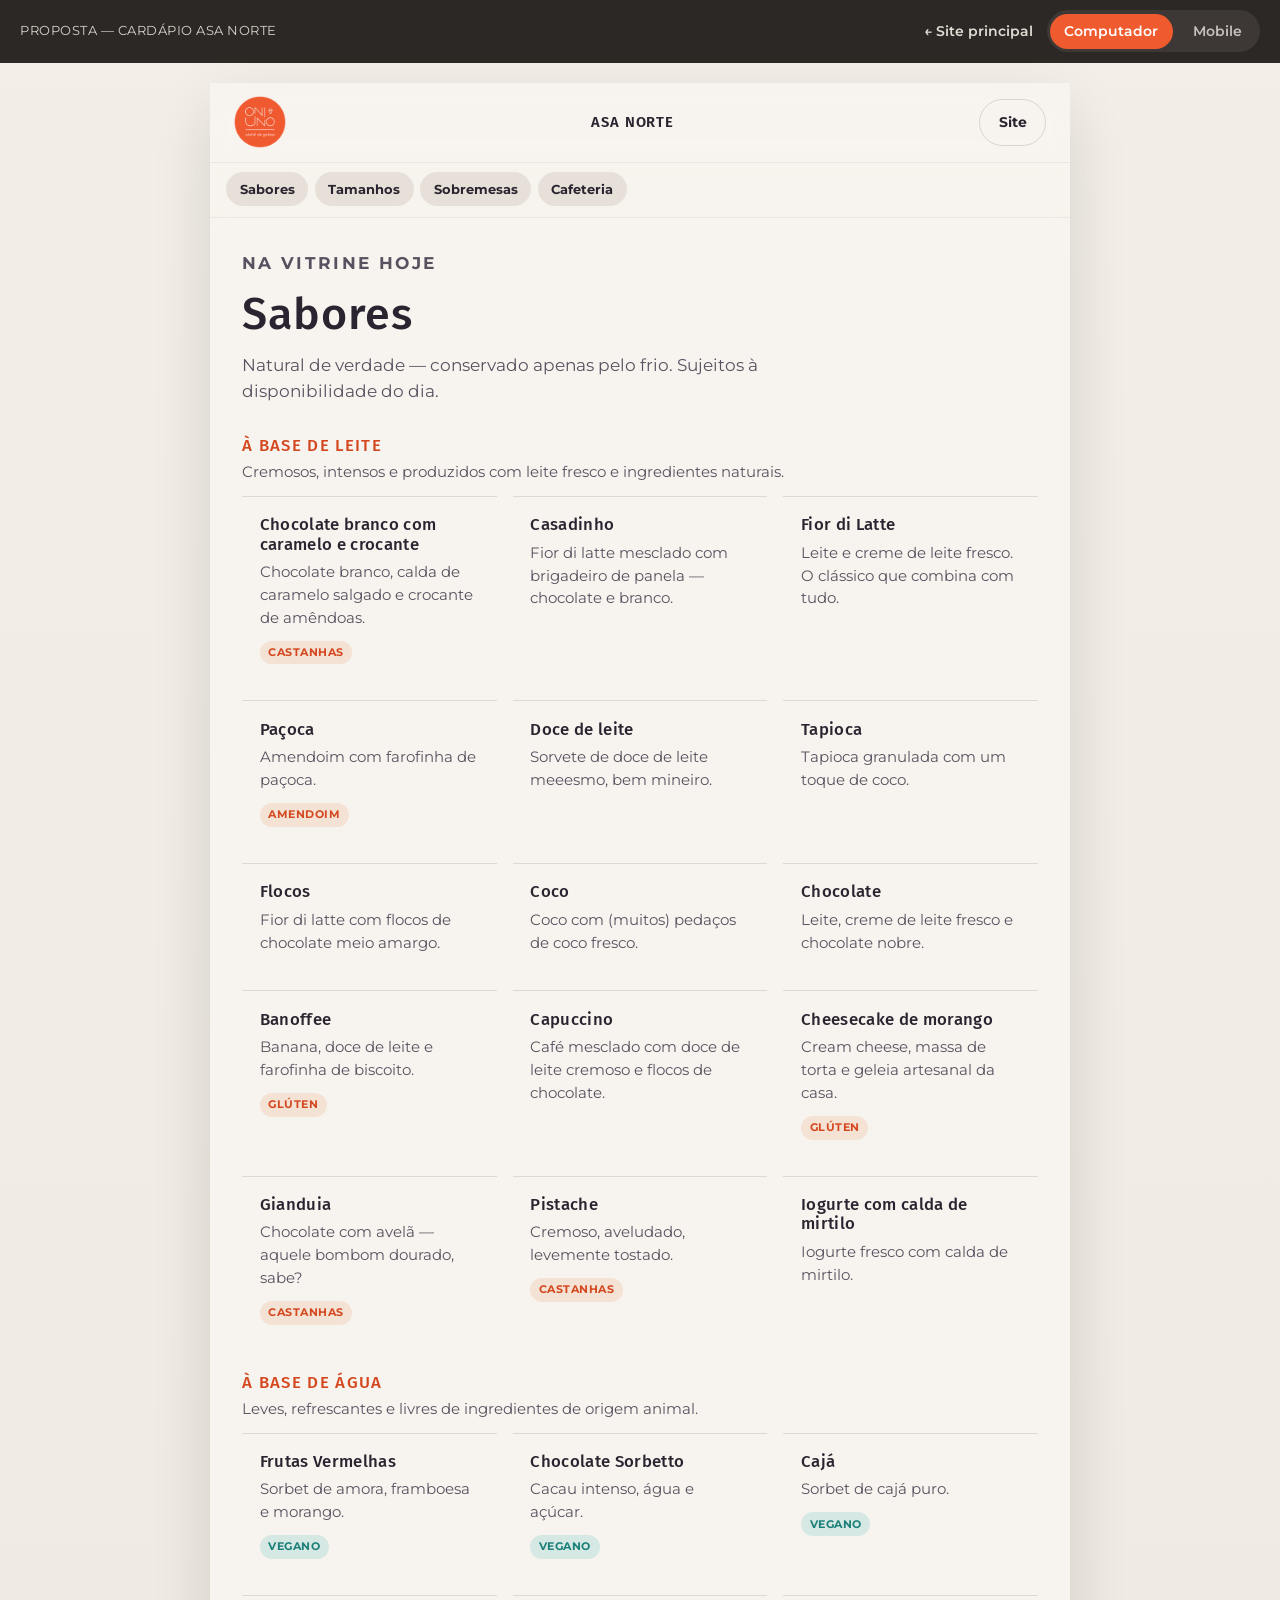
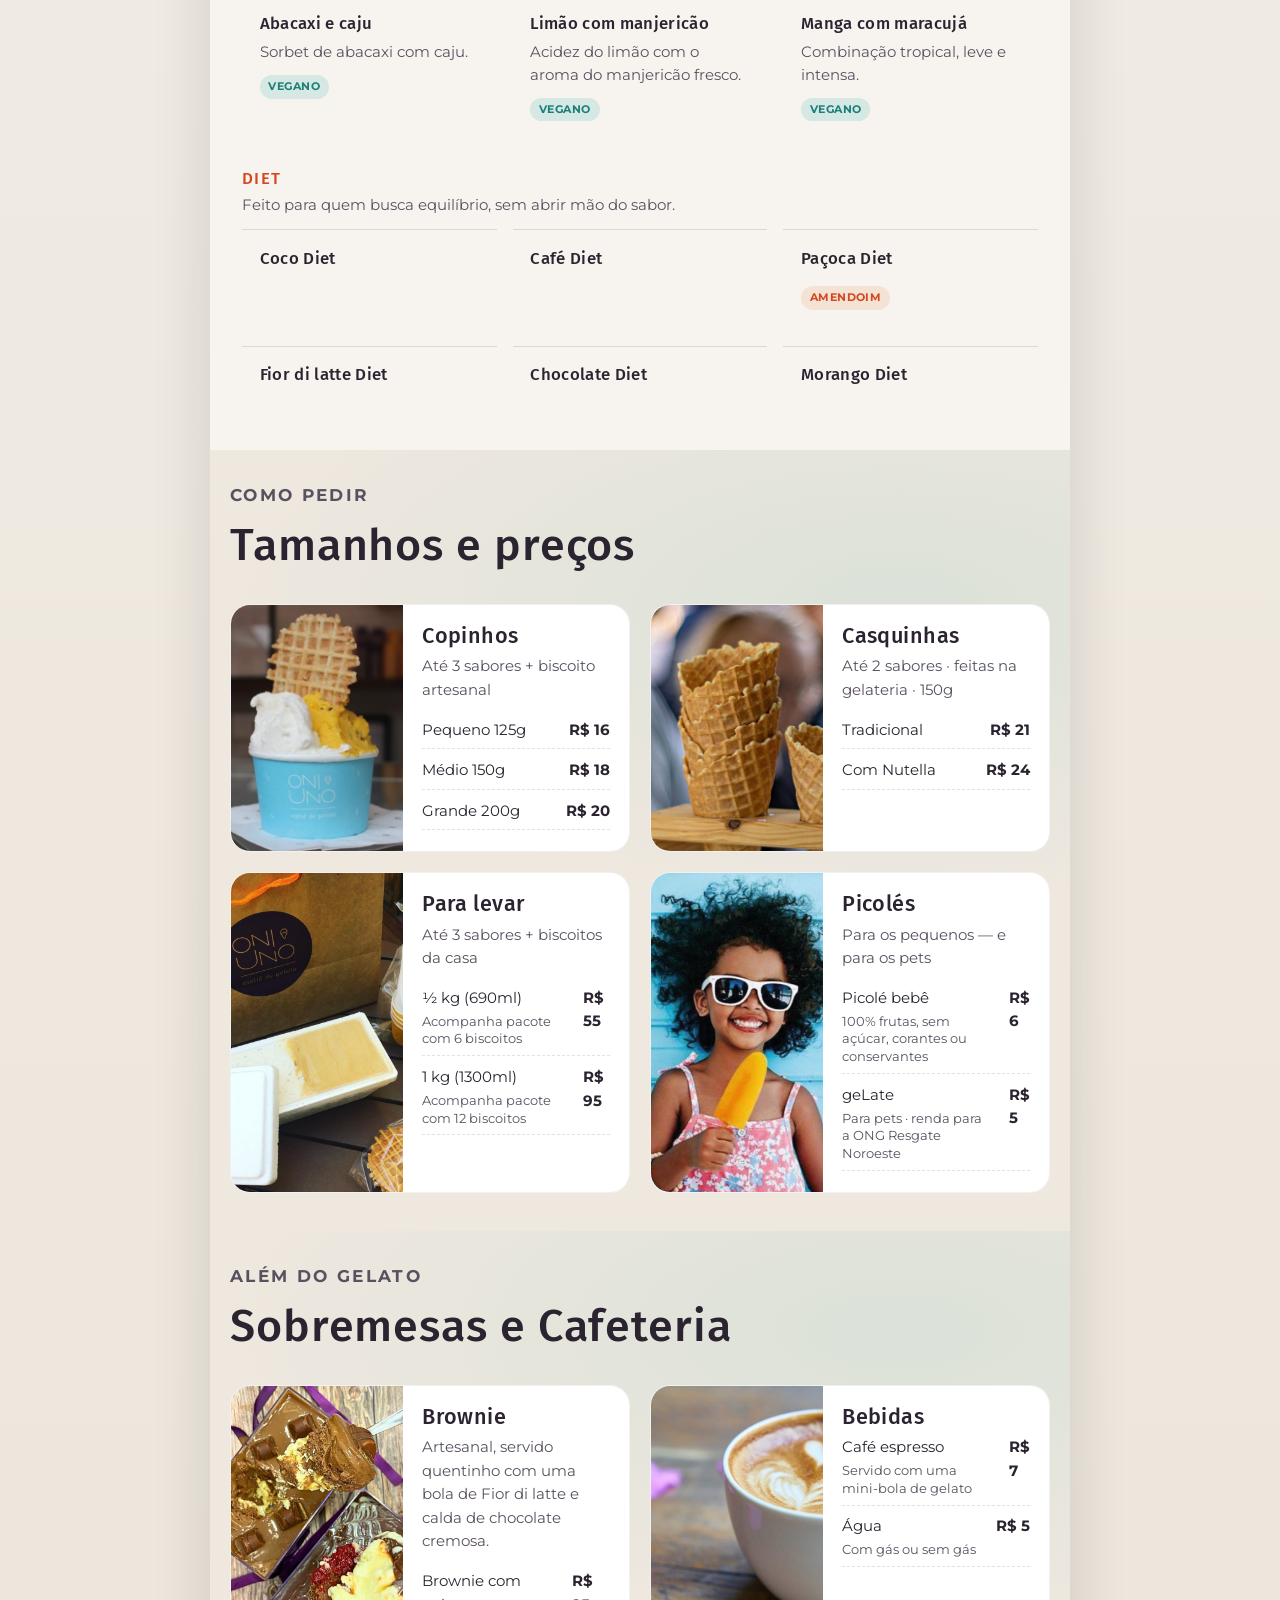
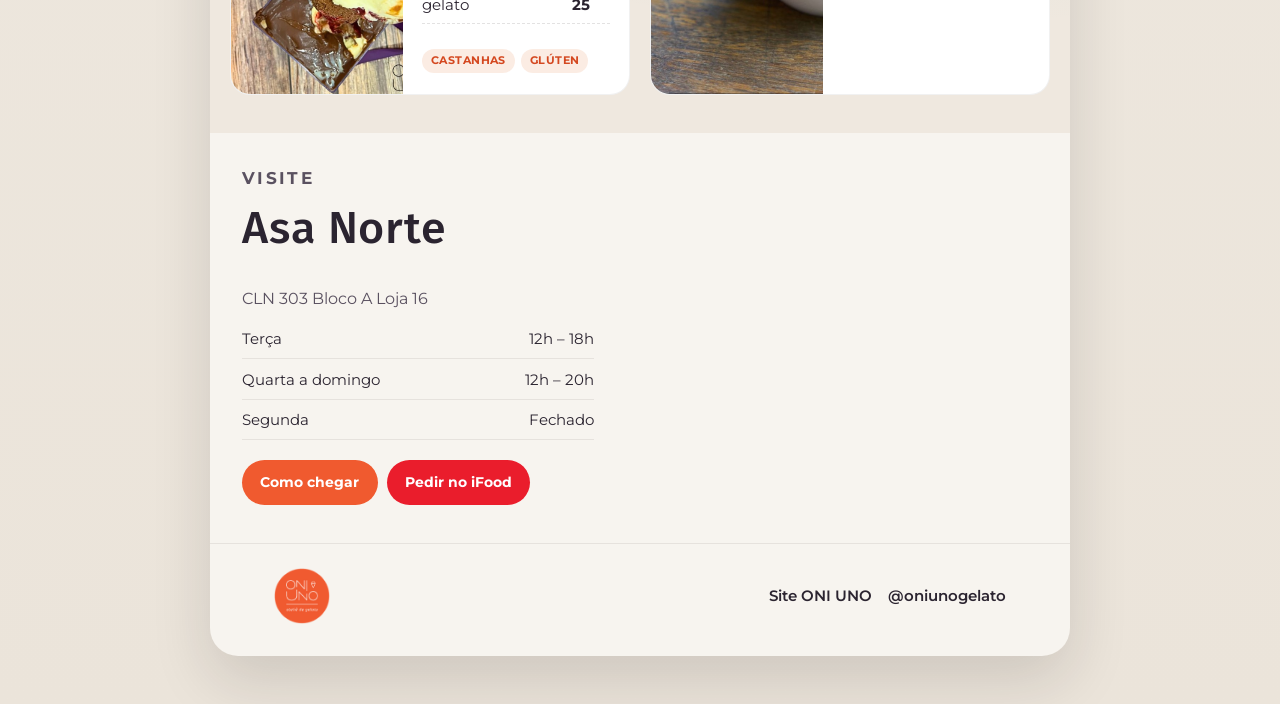
==== commit ad31a676: "Drop the Loja jump link and hero title from store menus. Co-authored-by: Cursor <cursoragent@cursor." ====
--- a/cardapio-asa-norte.html
+++ b/cardapio-asa-norte.html
@@ -10,7 +10,7 @@
   <link rel="preconnect" href="https://fonts.gstatic.com" crossorigin />
   <link href="https://fonts.googleapis.com/css2?family=Fira+Sans:ital,wght@0,300;0,400;0,500;0,600;0,700;1,400;1,500&family=Montserrat:ital,wght@0,300;0,400;0,500;0,600;0,700;1,400&display=swap" rel="stylesheet" />
   <meta http-equiv="Cache-Control" content="no-cache, no-store, must-revalidate" />
-  <link rel="stylesheet" href="styles.css?v=14" />
+  <link rel="stylesheet" href="styles.css?v=15" />
 </head>
 <body class="page-menu" data-store="asa-norte">
   <div class="proposal-bar" role="region" aria-label="Controles da proposta">
@@ -41,14 +41,9 @@
       <a href="#tamanhos">Tamanhos</a>
       <a href="#sobremesas">Sobremesas</a>
       <a href="#cafeteria">Cafeteria</a>
-      <a href="#loja">Loja</a>
     </nav>
 
     <main>
-      <section class="menu-hero">
-        <p class="eyebrow">Cardápio da loja</p>
-        <h1>Asa Norte</h1>
-      </section>
       <div id="cardapio-root">
         <section class="menu-block">
           <p class="menu-empty">Carregando cardápio…</p>
@@ -68,8 +63,8 @@
   </div>
   </div>
 
-  <script src="script.js?v=14"></script>
-  <script src="js/cardapio-store.js?v=14"></script>
-  <script src="js/cardapio-render.js?v=14"></script>
+  <script src="script.js?v=15"></script>
+  <script src="js/cardapio-store.js?v=15"></script>
+  <script src="js/cardapio-render.js?v=15"></script>
 </body>
 </html>
